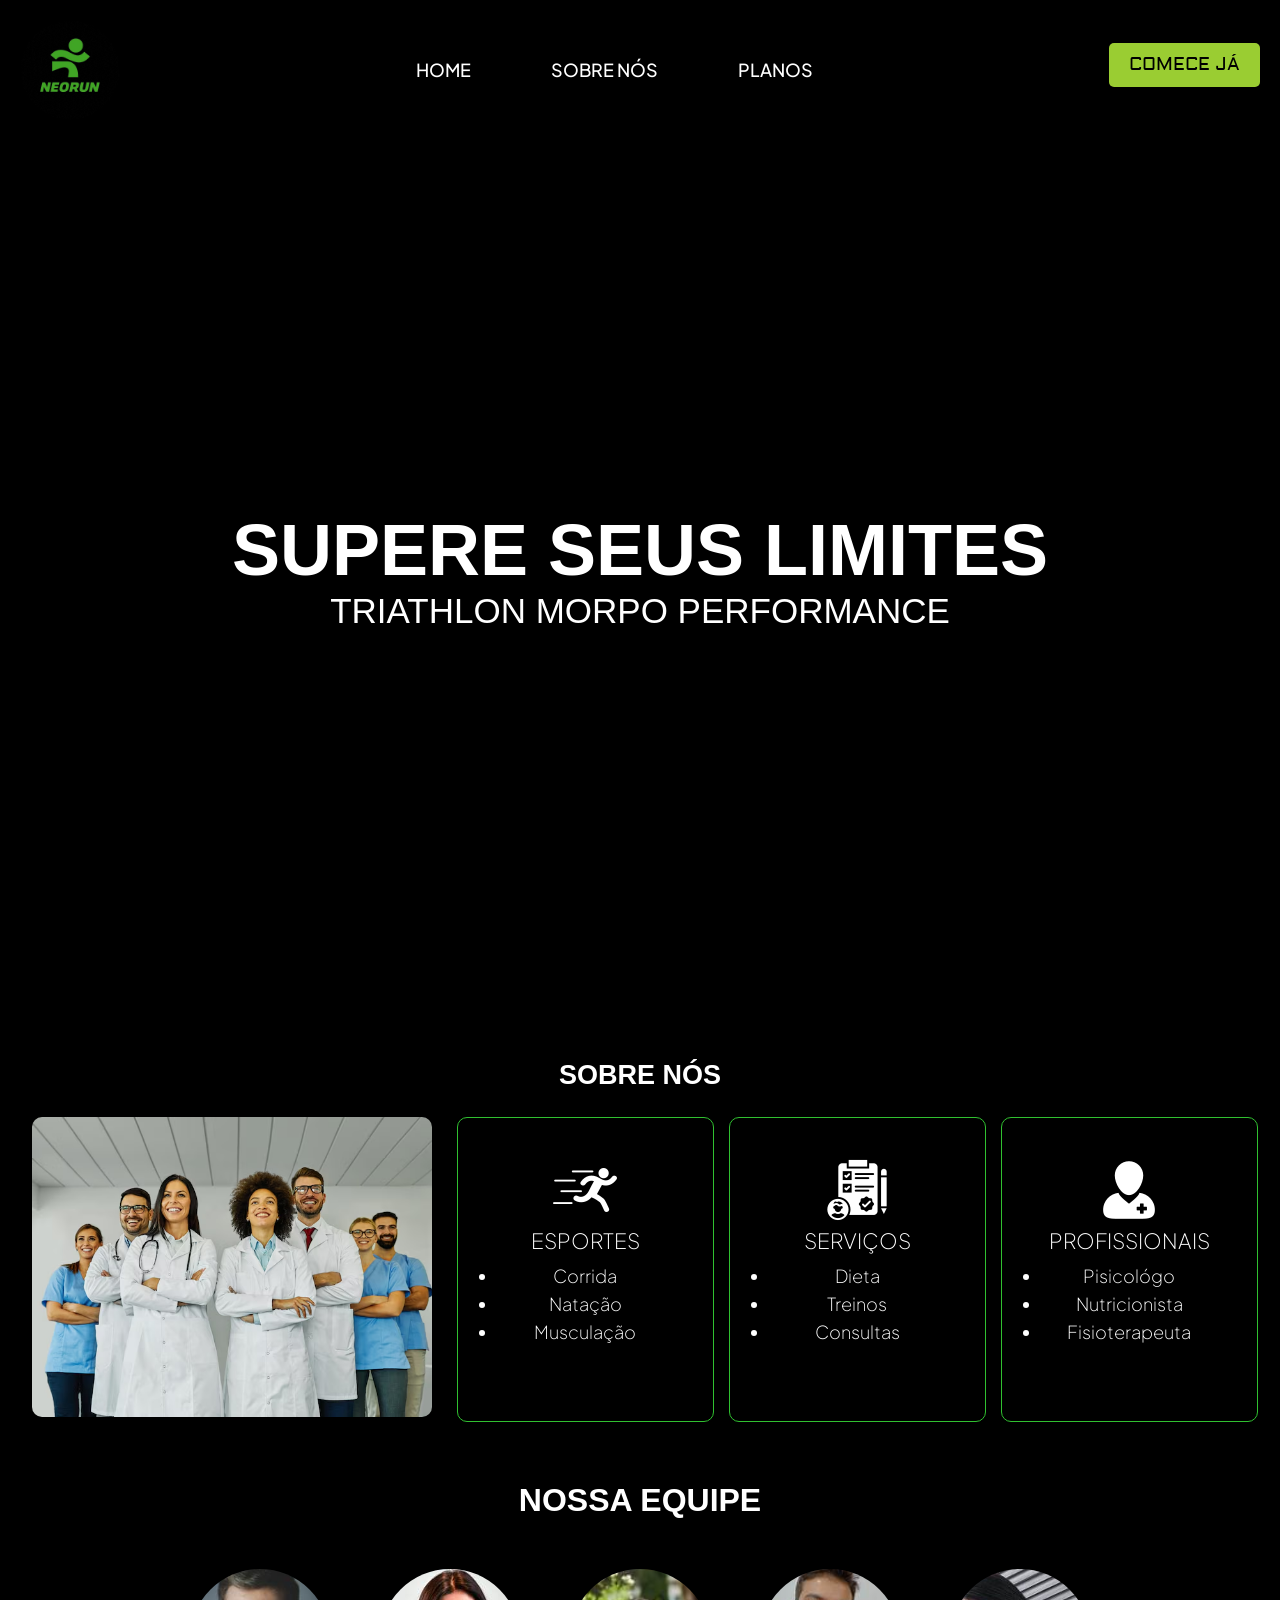
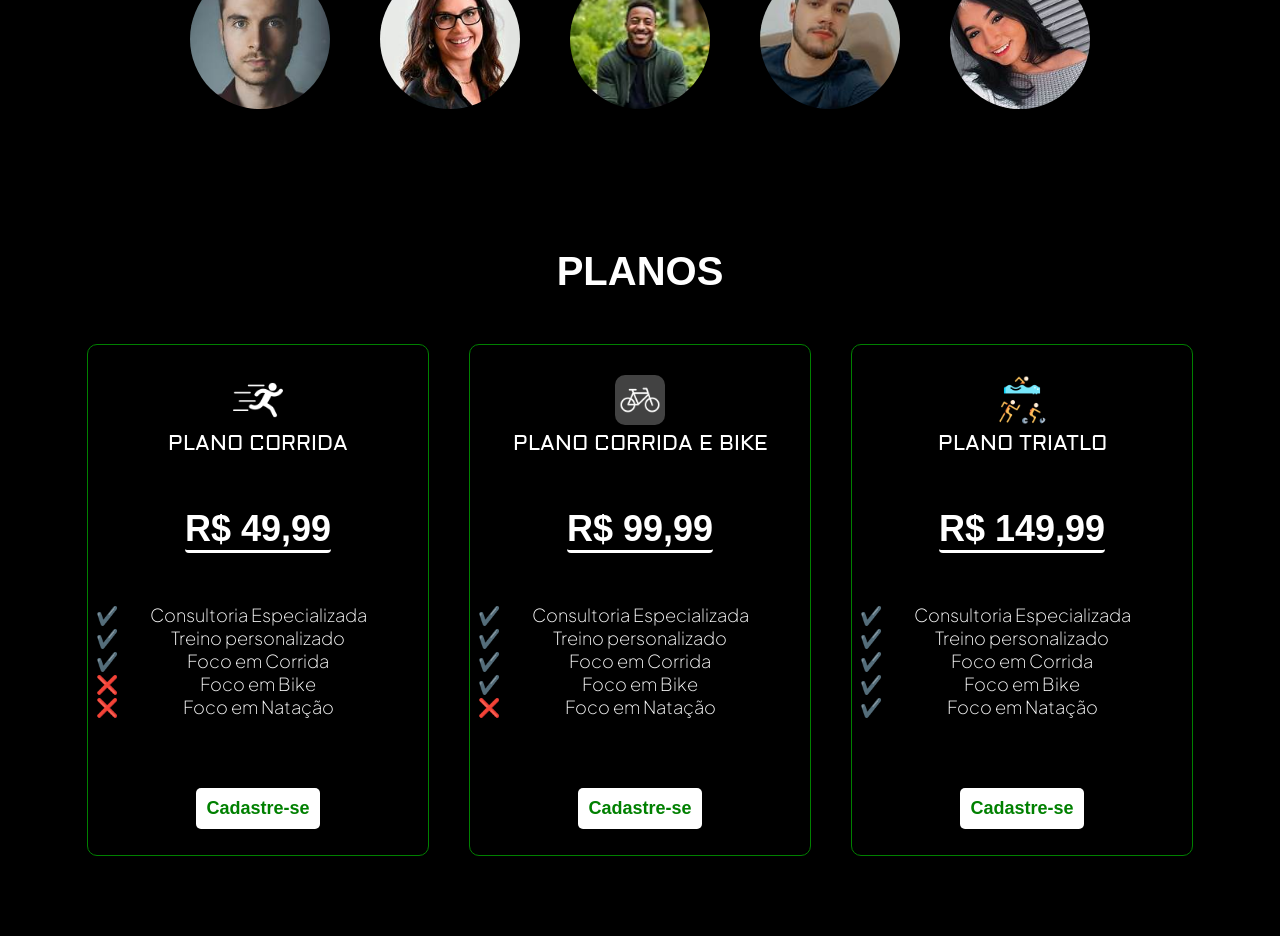
==== index.html @ f00c3096 "Initial commit" ====
<!DOCTYPE html>
<html lang="pt-br">
<head>
    <meta charset="UTF-8">
    <meta name="viewport" content="width=device-width, initial-scale=1.0">
    <link rel="stylesheet" href="css/style.css">
    <link rel="shortcut icon" href="img/favicon.ico" type="image/x-icon">
    <title>NeoRun</title>
</head>
<body>
    <header class="header">
        
        <nav>
            <picture class="logo">
                <img src="img/WhatsApp Image 2026-02-27 at 18.55.58.jpeg" alt="logo neorun">
            </picture>
            
            <ul class="menu">
            <li><a href="#" tabindex="1 ">HOME</a></li>
            <li><a href="#sobrenos" tabindex="1">SOBRE NÓS</a></li>
            <li><a href="#areaplanos"tabindex="2">PLANOS</a></li>    
            </ul>
            <div class="comece">
                <a href="login.html" tabindex="3">COMECE JÁ</a>   
            </div>
        </nav>
        
    </header>

    <main class="main">
        <picture class="image">
            <div class="temaimagem">
                <span class="textomaior"  tabindex="4">
                    SUPERE SEUS LIMITES
                </span>
                <span class="textomenor"  tabindex="5">
                    TRIATHLON MORPO PERFORMANCE
                </span>          
            </div>
        </picture>

        <div class="sobrenos">
            <h2 id="sobrenos"  tabindex="6">SOBRE NÓS</h2>
        </div>
        <section class="sobre">
            <picture class="profissionais">
                <img src="img/foto-equipe.avif" alt="Equipe completa">
            </picture>
            <div>
                <img src="img/silhueta-do-corredor-correndo-rapido.png" alt="Icone correndo">
                <h3 tabindex="7">ESPORTES</h3>
                <ul>
                    <li tabindex="8">Corrida</li>
                    <li tabindex="9">Natação</li>
                    <li tabindex="10">Musculação</li>
                </ul>
            </div>
            
            <div>
                <img src="img/lista-de-controle.png" alt="Icone prancheta">
                <h3 tabindex="11">SERVIÇOS</h3>
                <ul>
                    <li tabindex="12">Dieta</li>
                    <li tabindex="13">Treinos</li>
                    <li tabindex="14">Consultas</li>
                </ul>
            </div>
            <div>
                <img src="img/paciente.png" alt="Icone medico">
                <h3 tabindex="15">PROFISSIONAIS</h3>
                <ul>
                    <li tabindex="16">Pisicológo</li>
                    <li tabindex="17">Nutricionista</li>
                    <li tabindex="18">Fisioterapeuta</li>
                </ul>
            </div>
        </section>
        
        
        <section class="equipe">
            <h2 tabindex="19">NOSSA EQUIPE</h2>
            
            <div class="membros">
                <div>
                    <img src="img/dr.1.jfif" alt="rosto do nutricionista">
                </div>
                <div>
                    <img src="img/dr.2.jfif" alt="rosto da psicóloga">
                </div>
                <div>
                    <img src="img/dr.3.jfif" alt= "rosto do fisioterapeuta">
                </div>
                <div>
                    <img src="img/dr.4.jfif" alt="rosto do educador físico ">
                </div>
                <div>
                    <img src="img/dr.5.jfif" alt="Doutora 5">
                </div>
            </div>
        </section>

        <section class="planos">
            <h2 id="areaplanos" tabindex="20">PLANOS</h2>
            <div class="cards">
                
                <div class="card">
                    <img src="img/silhueta-do-corredor-correndo-rapido.png" alt="Icone correndo">
                    <h3 tabindex="21">PLANO CORRIDA</h3>
                    <div>
                        <h2 tabindex="22">R$ 49,99</h2>
                    </div>
                    
                    <ul>
                        <li class="check" tabindex="23">Consultoria Especializada</li>
                        <li class="check" tabindex="24">Treino personalizado</li>
                        <li class="check" tabindex="25">Foco em Corrida</li>
                        <li class="bloqueio" tabindex="26">Foco em Bike</li>
                        <li class="bloqueio" tabindex="27">Foco em Natação</li>
                    </ul>
                    <a href="cadastro.html " tabindex="28">Cadastre-se</a>
                </div>
                
                <div class="card">
                    <img src="img/chain.png" alt="Icone bicicleta">
                    <h3 tabindex="29">PLANO CORRIDA E BIKE</h3>
                    <div>
                        <h2 tabindex="30">R$ 99,99</h2>
                    </div>
                    <ul>
                        <li class="check" tabindex="31">Consultoria Especializada</li>
                        <li class="check" tabindex="32">Treino personalizado</li>
                        <li class="check" tabindex="33">Foco em Corrida</li>
                        <li class="check" tabindex="34">Foco em Bike</li>
                        <li class="bloqueio" tabindex="35">Foco em Natação</li>
                    </ul>
                    <a href="cadastro.html" tabindex="36">Cadastre-se</a>
                </div>

                <div class="card">
                    <img src="img/triathlon.png" alt="Icone natação, correr e bicicleta">
                    <h3 tabindex="37">PLANO TRIATLO</h3>
                    <div>
                        <h2 tabindex="38">R$ 149,99</h2>
                    </div>
                    <ul>
                        <li class="check" tabindex="39">Consultoria Especializada</li>
                        <li class="check" tabindex="40">Treino personalizado</li>
                        <li class="check" tabindex="41">Foco em Corrida</li>
                        <li class="check" tabindex="42">Foco em Bike</li>
                        <li class="check" tabindex="43">Foco em Natação</li>
                    </ul>
                    <a href="cadastro.html" tabindex="44        ">Cadastre-se</a>
                </div>
            </div>
            
        </section>

    </main>

    <div vw class="enabled">
        <div vw-access-button class="active"></div>
        <div vw-plugin-wrapper>
            <div class="vw-plugin-top-wrapper"></div>
        </div>
  </div>
  <script src="https://vlibras.gov.br/app/vlibras-plugin.js"></script>
  <script>
    new window.VLibras.Widget('https://vlibras.gov.br/app');
  </script>
</body>
</html>
---- css/style.css ----
@charset "UTF-8";
@import url('https://fonts.googleapis.com/css2?family=Aldrich&family=Bebas+Neue&family=Plus+Jakarta+Sans:ital,wght@0,200..800;1,200..800&display=swap');

:root{
    --fonte-padrao: Arial, Helvetica, sans-serif;
    --fonte-destaque: "Plus Jakarta Sans", sans-serif;
    --fonte-destaque2: "Aldrich", sans-serif;
    --fonte-titulo: "Bebas Neue", sans-serif;
    --cor0: green;
    --cor1: rgb(48, 192, 48);
    --cor2: yellowgreen;
}

*{
    margin: 0;
    padding: 0;
    font-family: var(--fonte-padrao);
}

body {
    background-color: black;
    font-size: large;
    font-weight: 100;
}
html{
    scroll-behavior: smooth;
}
header a {
    color: white;
    text-decoration: none;
    border-radius: 5px;
    padding: 10px;
    font-family: var(--fonte-destaque);
    font-weight: 500;
}

header nav {
    display: flex;
    justify-content: space-between;
    padding: 20px 20px 0px 20px ;
    align-items: center;
    flex-wrap: wrap;
    list-style: none;
    
}


.comece a{
    display: flex;
    color: black;
    background-color: var(--cor2);
    margin: 10px 0px 20px  0px;
    padding: 10px 20px;
    text-decoration: none;
    font-family: var(--fonte-destaque2);
    font-weight: 5;
    transition: .5s ease;
}

nav .comece{
    transition: .5s ease;
    
}
.comece a:hover{
    background-color: black;
    color: white;
    border-color: var(--cor2);
}
nav .comece:hover{
    transform: scale(1.1);
}
 
.menu {
    display: flex;
    flex-wrap: wrap;
    gap: 10px;
} 
.menu a{
    transition: .5s ease;
}
.menu a:hover{
    color: var(--cor0);
}
.menu li{
    margin:  0px 25px;
    list-style: none;
}
.menu li{
    transition: .5s ease;
}
.menu li:hover{
    transform: scale(1.2);
}

.logo{
    display: flex;
    height: 100px;
    width: 100px;
}

.logo img{
    border-radius: 100px;
}

main{
    color: white;
}

.image div{
    width: 100%;
    height: 100vh;
    background-image: url("../img/fundoimg.png");
    background-repeat: no-repeat;
    background-size: cover;
    box-shadow: inset 0px 10px 12px 0px rgba(0, 0, 0, 0.404);
    margin-bottom: 40px;
}

.temaimagem {
    display: flex;
    font-weight: 900;
    font-size: 4em;
    justify-content: center;
    align-items: center;
    flex-direction: column;
}

.textomenor{
    font-size: 35px;
    font-weight: 100;
}

.sobrenos{
    display: flex;
    height: 50%;
    justify-content: center;
    margin: 2% 0;
    flex-wrap: wrap;
}

.sobre {
    display: flex;
    height: 50%;
    justify-content: center;
    margin-top: 1% ;
    margin: 0px 4px;
    flex-wrap: wrap;
    gap: 15px;
}

.sobre div{
    width: 175px;
    border-style: solid;
    border: 1px solid;
    border-color: rgb(48, 192, 48);
    border-radius: 10px;
    text-align: center;
    padding: 40px;
    
}

.sobre div h3{

    margin-bottom: 10px;
    font-family: var(--fonte-destaque);
    font-weight: lighter;
    font-style: normal;
}

.sobre div li{
    margin-bottom: 5px;
    color: white;
    font-family: var(--fonte-destaque);
    font-weight: lighter;
    font-style: normal;
    
}

.sobre picture img{
    height: 300px;
    border-radius: 10px;
    margin: 0px 10px;
}

.equipe {
    background-color: black;
    padding: 60px 0;
    text-align: center;
}

.equipe h2 {
    color: white;
    margin-bottom: 50px;
    font-size: 2rem;
}

.membros {
    display: flex;
    justify-content: center;
    gap: 50px;
    flex-wrap: wrap;
}

.membros div {
    width: 140px;
    height: 140px;
    border-radius: 50%;
    overflow: hidden;
    transition: 0.3s;
}

.membros div:hover{
    transform: scale(1.2);
}

.membros img{
    width: 100%;
    height: 100%;
    object-fit: cover;
}

.planos {
    background-color: black;
    padding: 80px 0;
    text-align: center;
}

.planos h2{
    color: white;
    font-size: 2.5rem;
    margin-bottom: 50px;
}

.cards{
    display: flex;
    justify-content: center;
    gap: 40px;
    flex-wrap: wrap;
}

.card{
    color: white;

    background-image: linear-gradient( black 60%, green );
    background-size: 100% 200%;
    background-position: top;
    border: 1px solid green;
    border-radius: 10px;
    padding: 30px;
    width: 280px;
    height: 450px;

    transition: background-position .5s ease-in-out, transform .5s ease;
}

.card:hover{

    background-position: bottom;
    transform: scale(1.1);
}
.card h3{
    margin-bottom: 20px;
    font-family: var(--fonte-destaque2);
    font-weight: lighter;
    font-style: normal;
}
.card h2{
    margin: 0px 0px 40px 0px;
    font-size: 200%;
    border-bottom-style: solid;
    border-bottom-color: white;
    border-radius: 4px;
}

.card div {
    display: flex;
    justify-content: center;
    margin: 50px 0px 10px 0px;
}
ul .bloqueio {
    list-style-type: '\0274C';
    font-family: var(--fonte-destaque);
    font-weight: lighter;
    font-style: normal;
}
ul .check{
    list-style-type: '\02714\0FE0F';
    font-family: var(--fonte-destaque);
    font-weight: lighter;
    font-style: normal;

}
.card img{
    height: 50px;
    border-radius: 10px;
    margin: 0px 10px;
}
.card a{
    display: inline-block;
    color: var(--cor0);
    font-weight: bold;
    text-decoration: none;
    background-color: white;
    padding: 10px;
    border-radius: 5px;
    margin: 25% 0px 0px 0px ;
    transition: .3s ease;
}

.card a:hover{
    transform: scale(1.1);
    box-shadow: 3px 3px 3px 2px rgba(0, 0, 0, 0.493);
    
}
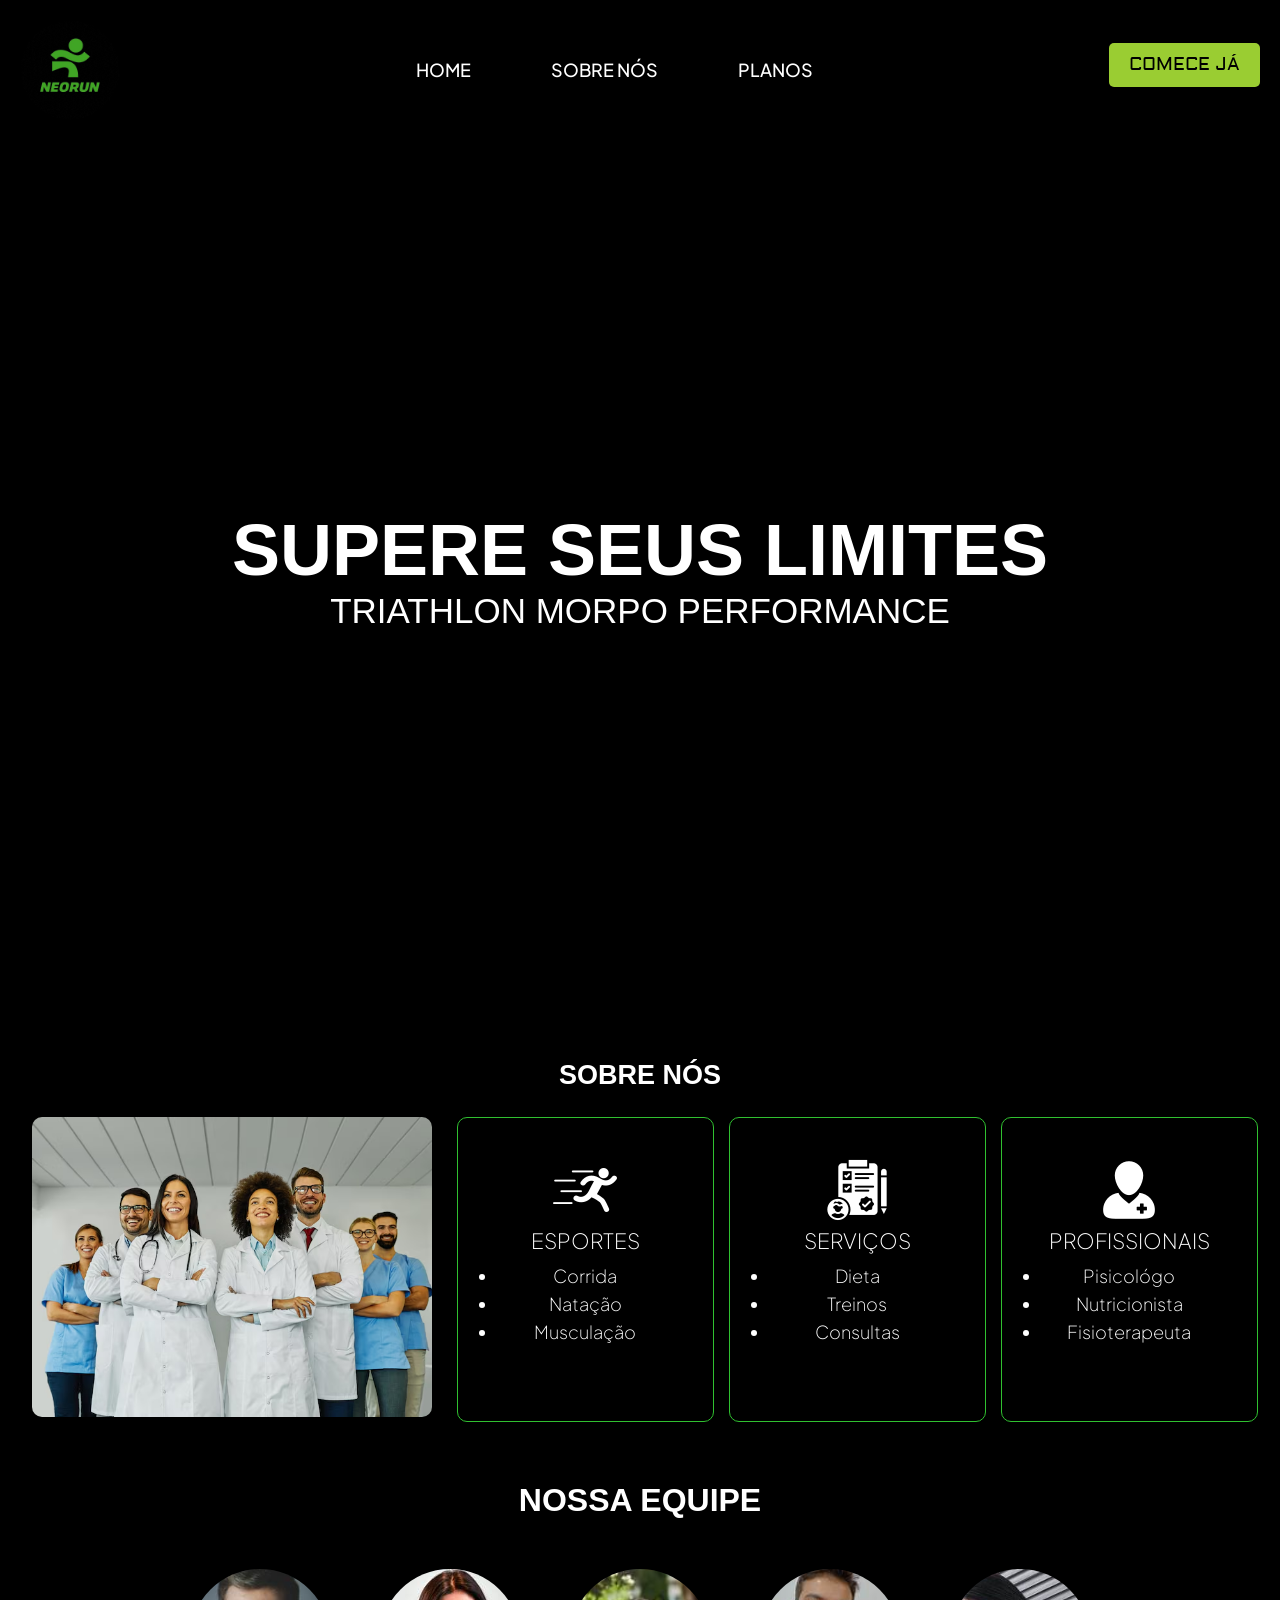
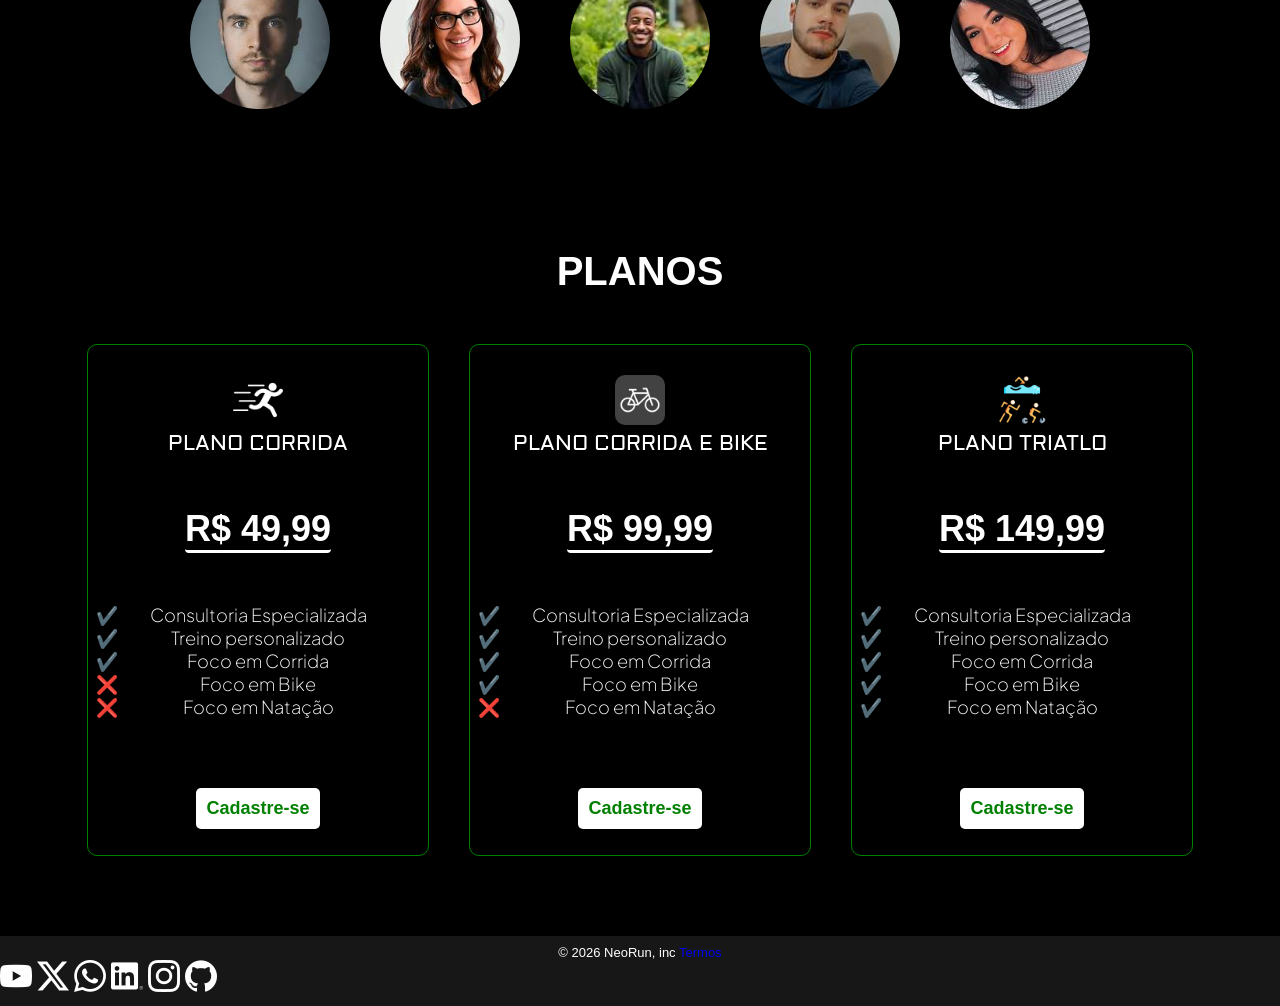
==== commit fe86a4bd: "alts alterados" ====
--- a/index.html
+++ b/index.html
@@ -57,7 +57,7 @@
             </div>
             
             <div>
-                <img src="img/lista-de-controle.png" alt="Icone prancheta">
+                <img src="img/lista-de-controle.png" alt="Icone prancheta, serviços">
                 <h3 tabindex="11">SERVIÇOS</h3>
                 <ul>
                     <li tabindex="12">Dieta</li>
@@ -66,7 +66,7 @@
                 </ul>
             </div>
             <div>
-                <img src="img/paciente.png" alt="Icone medico">
+                <img src="img/paciente.png" alt="Icone profissional">
                 <h3 tabindex="15">PROFISSIONAIS</h3>
                 <ul>
                     <li tabindex="16">Pisicológo</li>
@@ -94,7 +94,7 @@
                     <img src="img/dr.4.jfif" alt="rosto do educador físico ">
                 </div>
                 <div>
-                    <img src="img/dr.5.jfif" alt="Doutora 5">
+                    <img src="img/dr.5.jfif" alt="rosto da fisioterapeuta">
                 </div>
             </div>
         </section>
@@ -149,7 +149,7 @@
                         <li class="check" tabindex="42">Foco em Bike</li>
                         <li class="check" tabindex="43">Foco em Natação</li>
                     </ul>
-                    <a href="cadastro.html" tabindex="44        ">Cadastre-se</a>
+                    <a href="cadastro.html" tabindex="44">Cadastre-se</a>
                 </div>
             </div>
             
@@ -157,7 +157,29 @@
 
     </main>
 
-    <div vw class="enabled">
+    
+
+<footer>
+    <div class="foot-text">
+        © 2026 NeoRun, inc  <a href="#">Termos</a>
+    </div>
+    <div class="foot-social">
+        <a href=""><img src="img/iconeYoutube.png" alt="Rede social youtube"></a>
+        <a href=""><img src="img/twitter-alt.png" alt="Rede social X"></a>
+        <a href=""><img src="img/whatsapp.png" alt="Rede social whatsapp"></a>
+        <a href=""><img src="img/linkedin.png" alt="Rede social linkedin"></a>
+        <a href=""><img src="img/instagram.png" alt="Rede social instagram"></a>
+        <a href=""><img src="img/github.png" alt="Rede social github"></a>
+    </div>
+</footer>
+
+
+
+
+
+
+
+<div vw class="enabled">
         <div vw-access-button class="active"></div>
         <div vw-plugin-wrapper>
             <div class="vw-plugin-top-wrapper"></div>
--- a/css/style.css
+++ b/css/style.css
@@ -9,18 +9,22 @@
     --cor0: green;
     --cor1: rgb(48, 192, 48);
     --cor2: yellowgreen;
+    --pretoclaro:#24202060;
+    --pretoescuro: #171717; 
 }
 
 *{
     margin: 0;
     padding: 0;
     font-family: var(--fonte-padrao);
+    text-decoration: none;
 }
 
 body {
     background-color: black;
     font-size: large;
     font-weight: 100;
+    
 }
 html{
     scroll-behavior: smooth;
@@ -313,4 +317,19 @@
     
 }
 
-
+footer{
+    display: flex;
+    justify-content: center;
+    flex-direction: column;
+    height: 70px;
+    background-color: var(--pretoescuro);
+}
+.foot-text{
+    text-align: center;
+    color: white;
+    font-size: small;
+}
+
+.rede-social a{
+    color: white;
+}
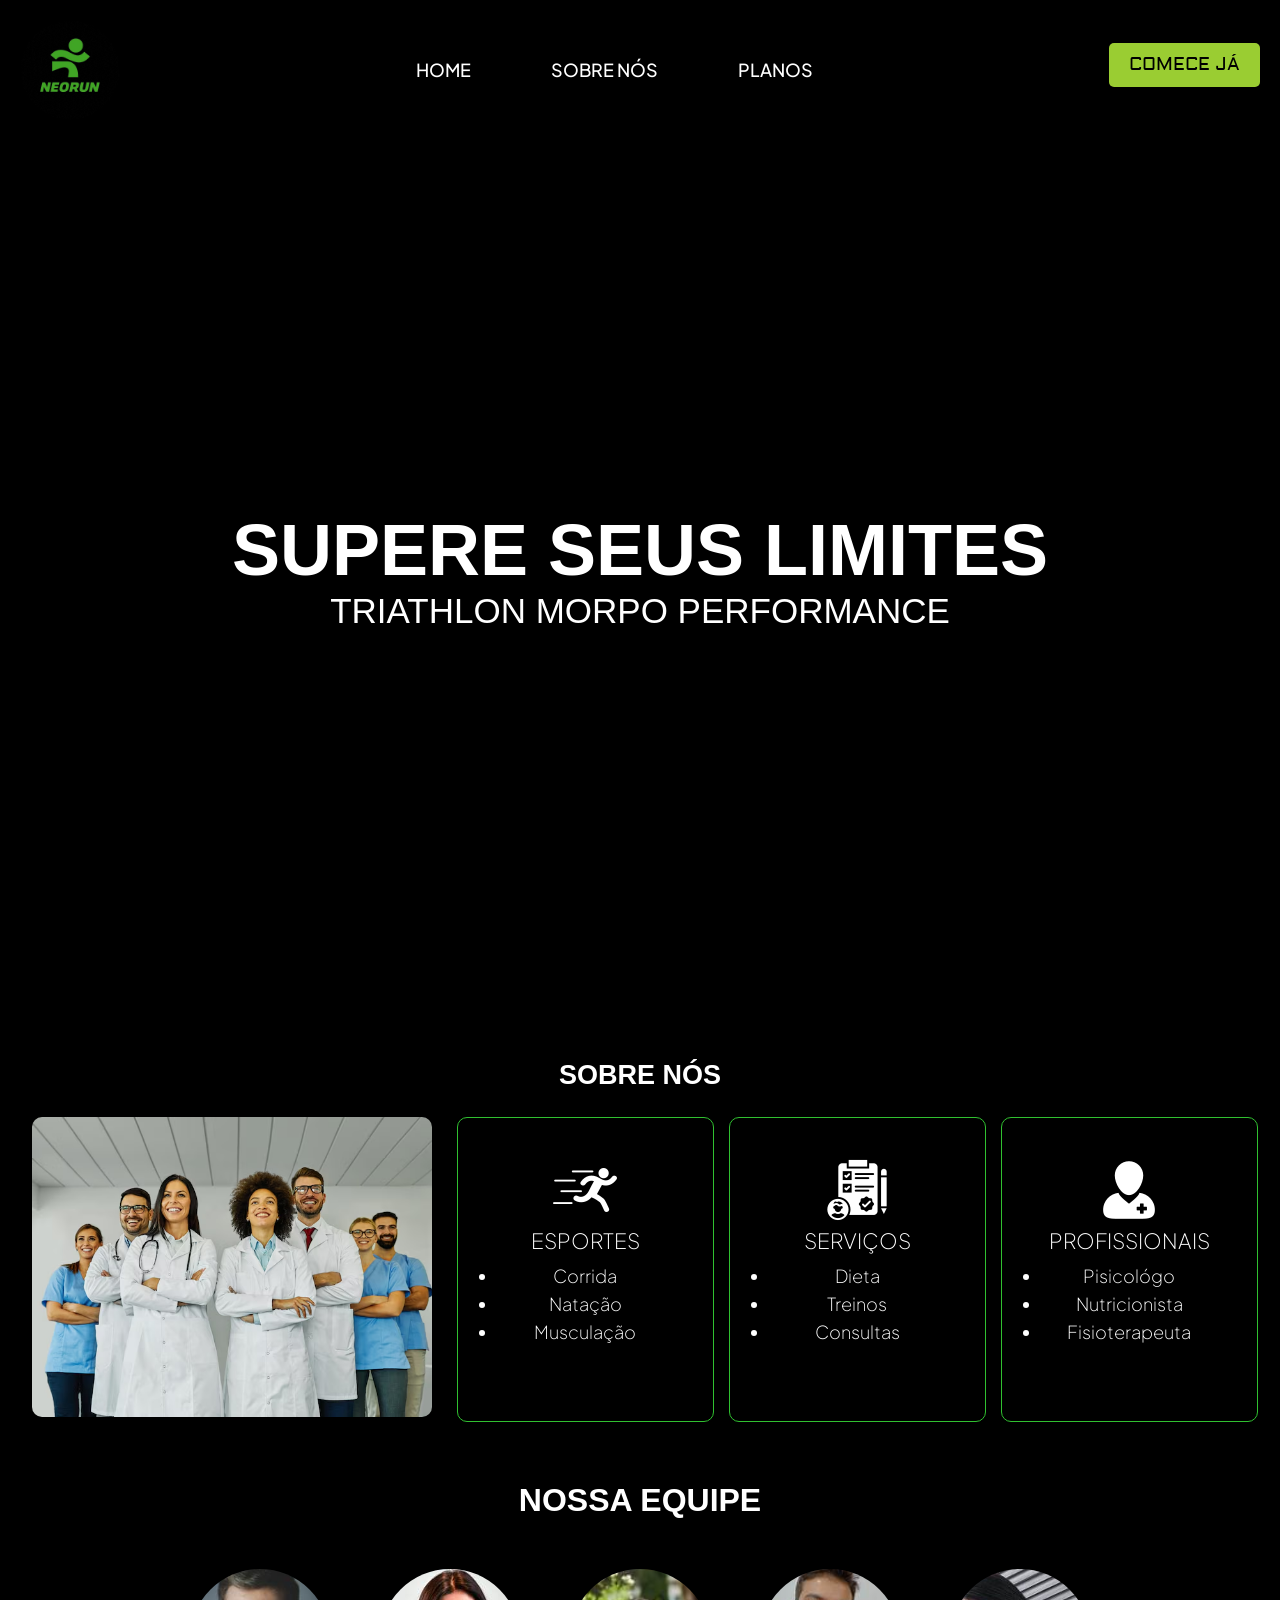
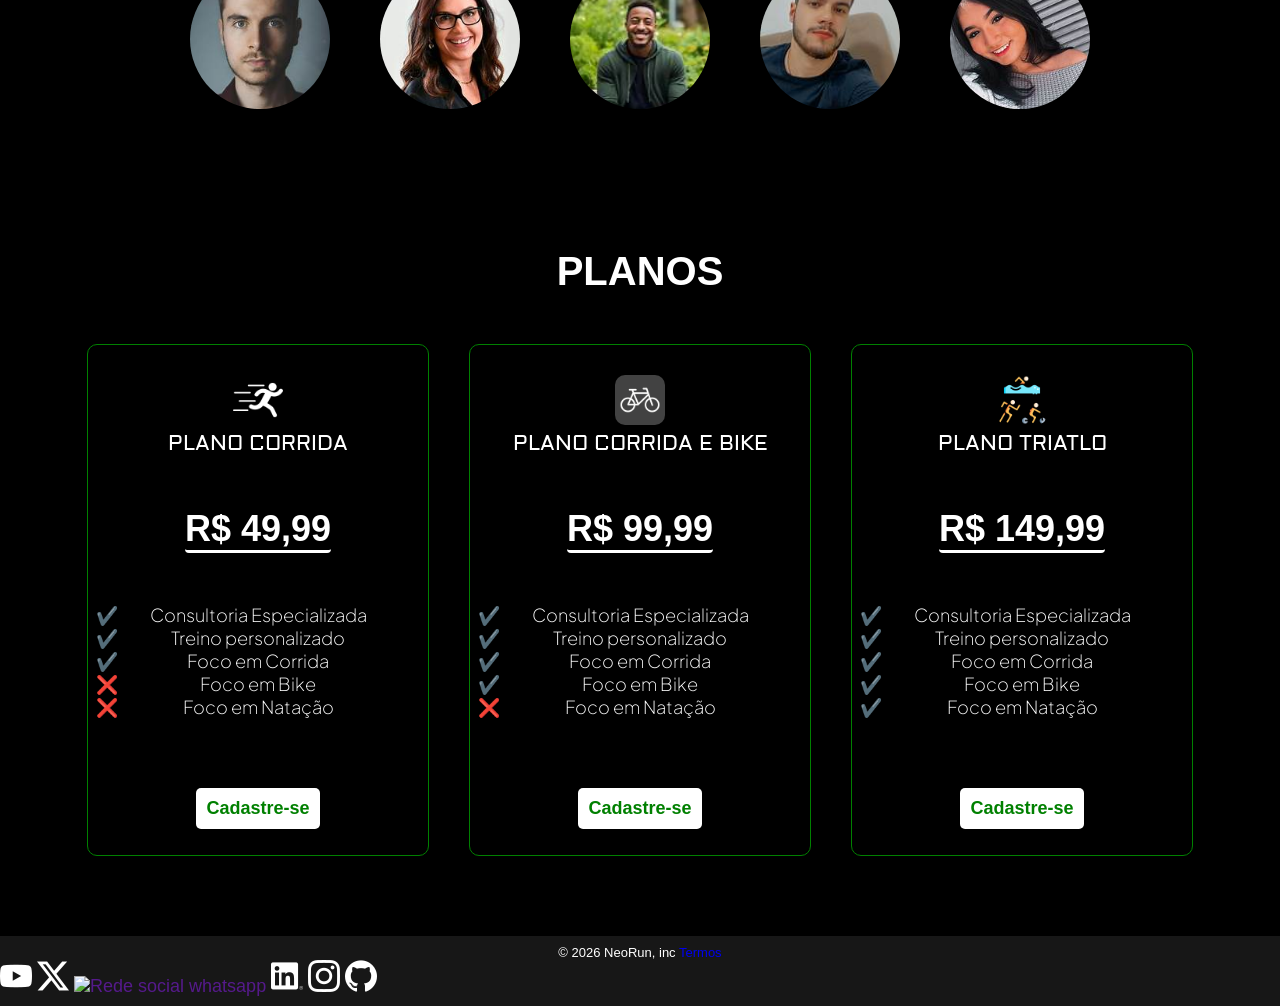
==== commit 71f57470: "footer" ====
--- a/index.html
+++ b/index.html
@@ -166,7 +166,7 @@
     <div class="foot-social">
         <a href=""><img src="img/iconeYoutube.png" alt="Rede social youtube"></a>
         <a href=""><img src="img/twitter-alt.png" alt="Rede social X"></a>
-        <a href=""><img src="img/whatsapp.png" alt="Rede social whatsapp"></a>
+        <a href=""><img src="img/.png" alt="Rede social whatsapp"></a>
         <a href=""><img src="img/linkedin.png" alt="Rede social linkedin"></a>
         <a href=""><img src="img/instagram.png" alt="Rede social instagram"></a>
         <a href=""><img src="img/github.png" alt="Rede social github"></a>
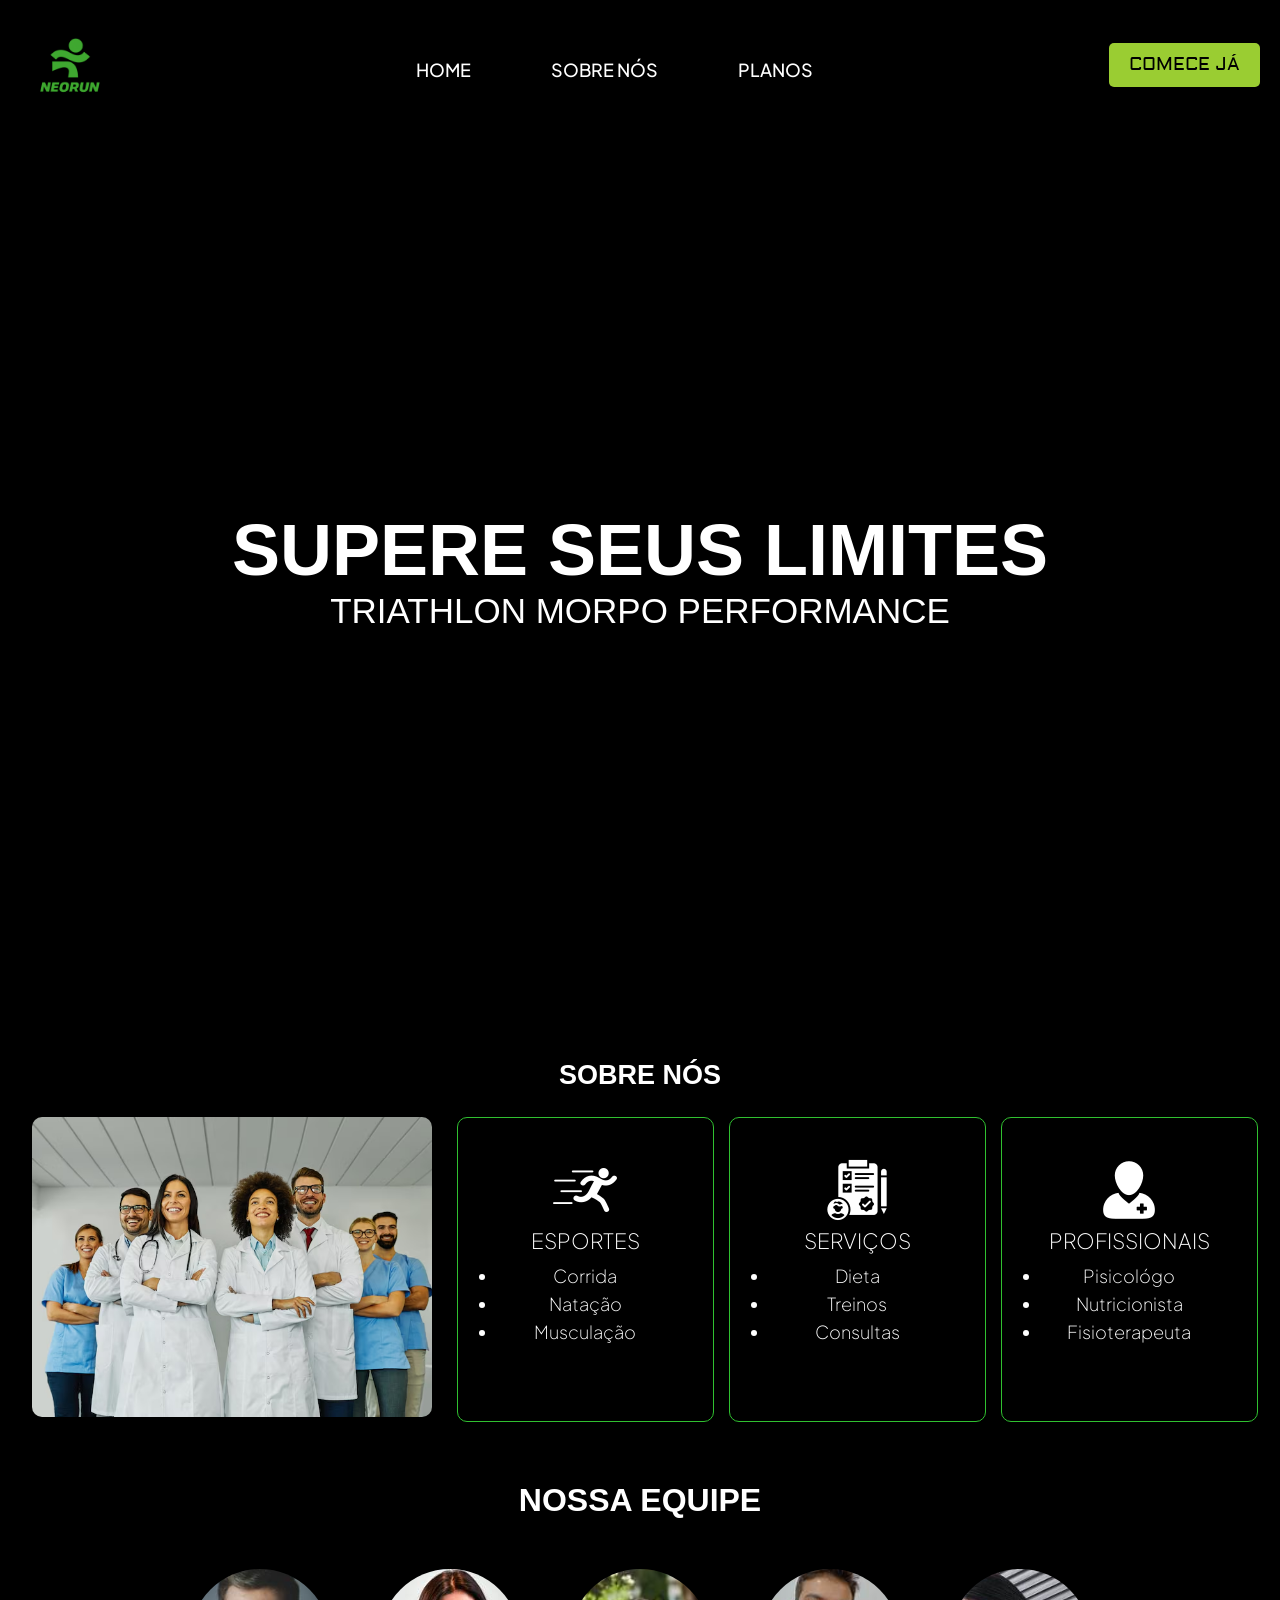
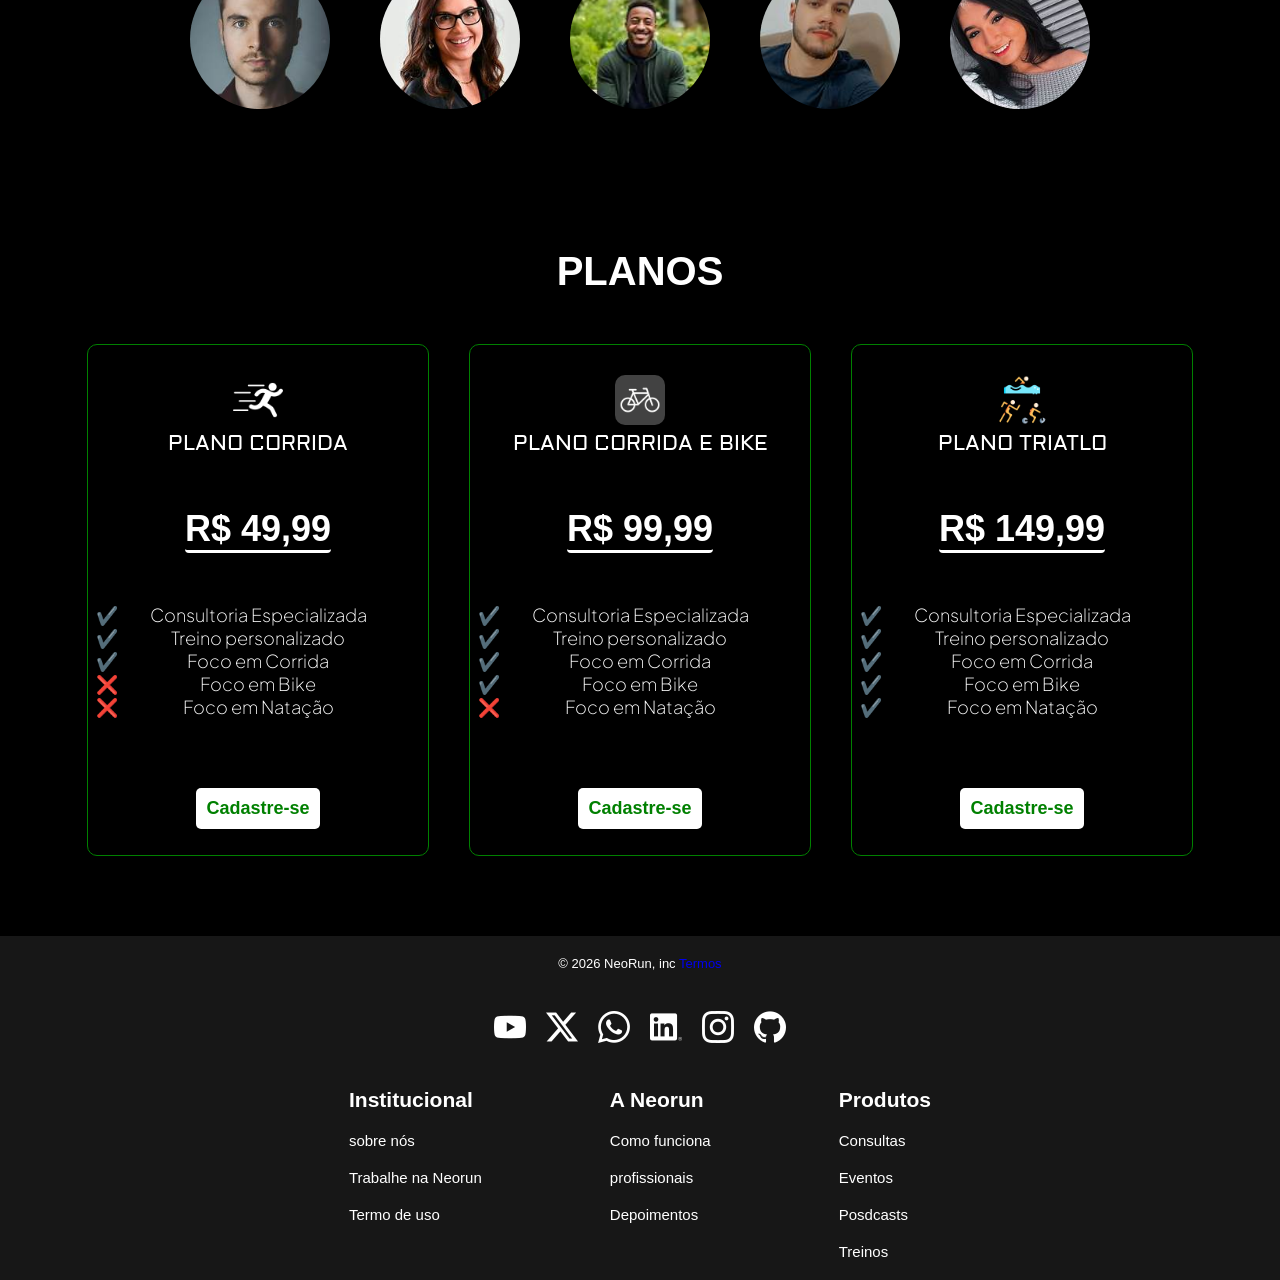
==== commit e25d6e12: "alterando imagens" ====
--- a/index.html
+++ b/index.html
@@ -12,7 +12,7 @@
         
         <nav>
             <picture class="logo">
-                <img src="img/WhatsApp Image 2026-02-27 at 18.55.58.jpeg" alt="logo neorun">
+                <img src="img/logo-neorun.png" alt="logo neorun">
             </picture>
             
             <ul class="menu">
@@ -166,10 +166,32 @@
     <div class="foot-social">
         <a href=""><img src="img/iconeYoutube.png" alt="Rede social youtube"></a>
         <a href=""><img src="img/twitter-alt.png" alt="Rede social X"></a>
-        <a href=""><img src="img/.png" alt="Rede social whatsapp"></a>
+        <a href=""><img src="img/whatsapp.png" alt="Rede social whatsapp"></a>
         <a href=""><img src="img/linkedin.png" alt="Rede social linkedin"></a>
         <a href=""><img src="img/instagram.png" alt="Rede social instagram"></a>
         <a href=""><img src="img/github.png" alt="Rede social github"></a>
+    </div>
+
+    <div class="foot-geral">
+        <div class="institucional">
+            <h3>Institucional</h3>
+            <a href="">sobre nós</a>
+            <a href="">Trabalhe na Neorun</a>
+            <a href="">Termo de uso</a>
+        </div>
+        <div class="neorun">
+            <h3>A Neorun</h3>
+            <a href="">Como funciona</a>
+            <a href="">profissionais</a>
+            <a href="">Depoimentos</a>
+        </div>
+        <div class="produto">
+            <h3>Produtos</h3>
+            <a href="">Consultas</a>
+            <a href="">Eventos</a>
+            <a href="">Posdcasts</a>
+            <a href="">Treinos</a>
+        </div>
     </div>
 </footer>
 
--- a/css/style.css
+++ b/css/style.css
@@ -321,15 +321,38 @@
     display: flex;
     justify-content: center;
     flex-direction: column;
-    height: 70px;
+    gap: 40px;
+    height: 100%;
     background-color: var(--pretoescuro);
+    padding-bottom: 20px;
 }
 .foot-text{
     text-align: center;
     color: white;
     font-size: small;
-}
-
-.rede-social a{
-    color: white;
+    margin-top: 20px;
+}
+
+.foot-social {
+    display: flex;
+    justify-content: center;
+    gap: 20px;
+    width: 100%;
+}
+.foot-geral{
+    display: flex;
+    justify-content: center;
+    gap: 10%;
+    color: white;
+    
+}
+.foot-geral > div{
+    display: flex;
+    flex-direction: column;
+}
+
+.foot-geral a{
+    color: white;
+    font-size: smaller;
+    margin-top: 20px;
 }
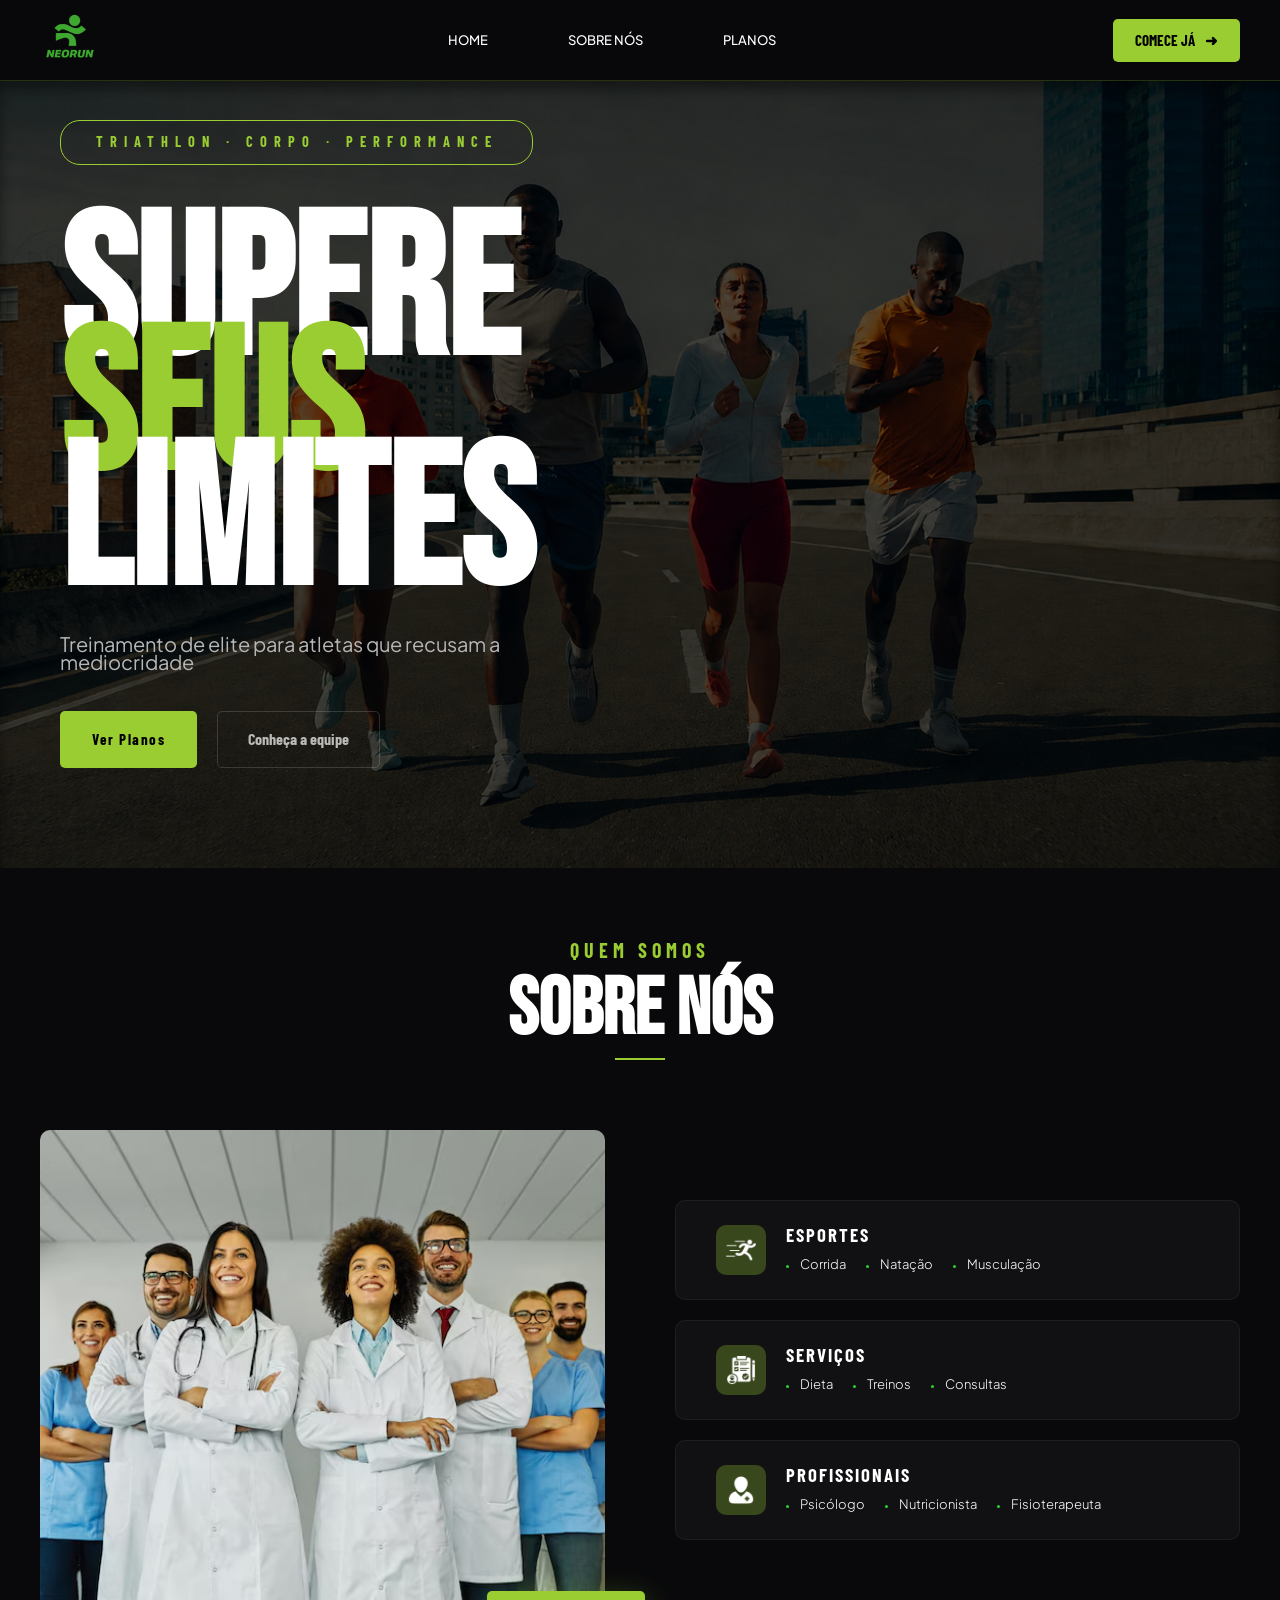
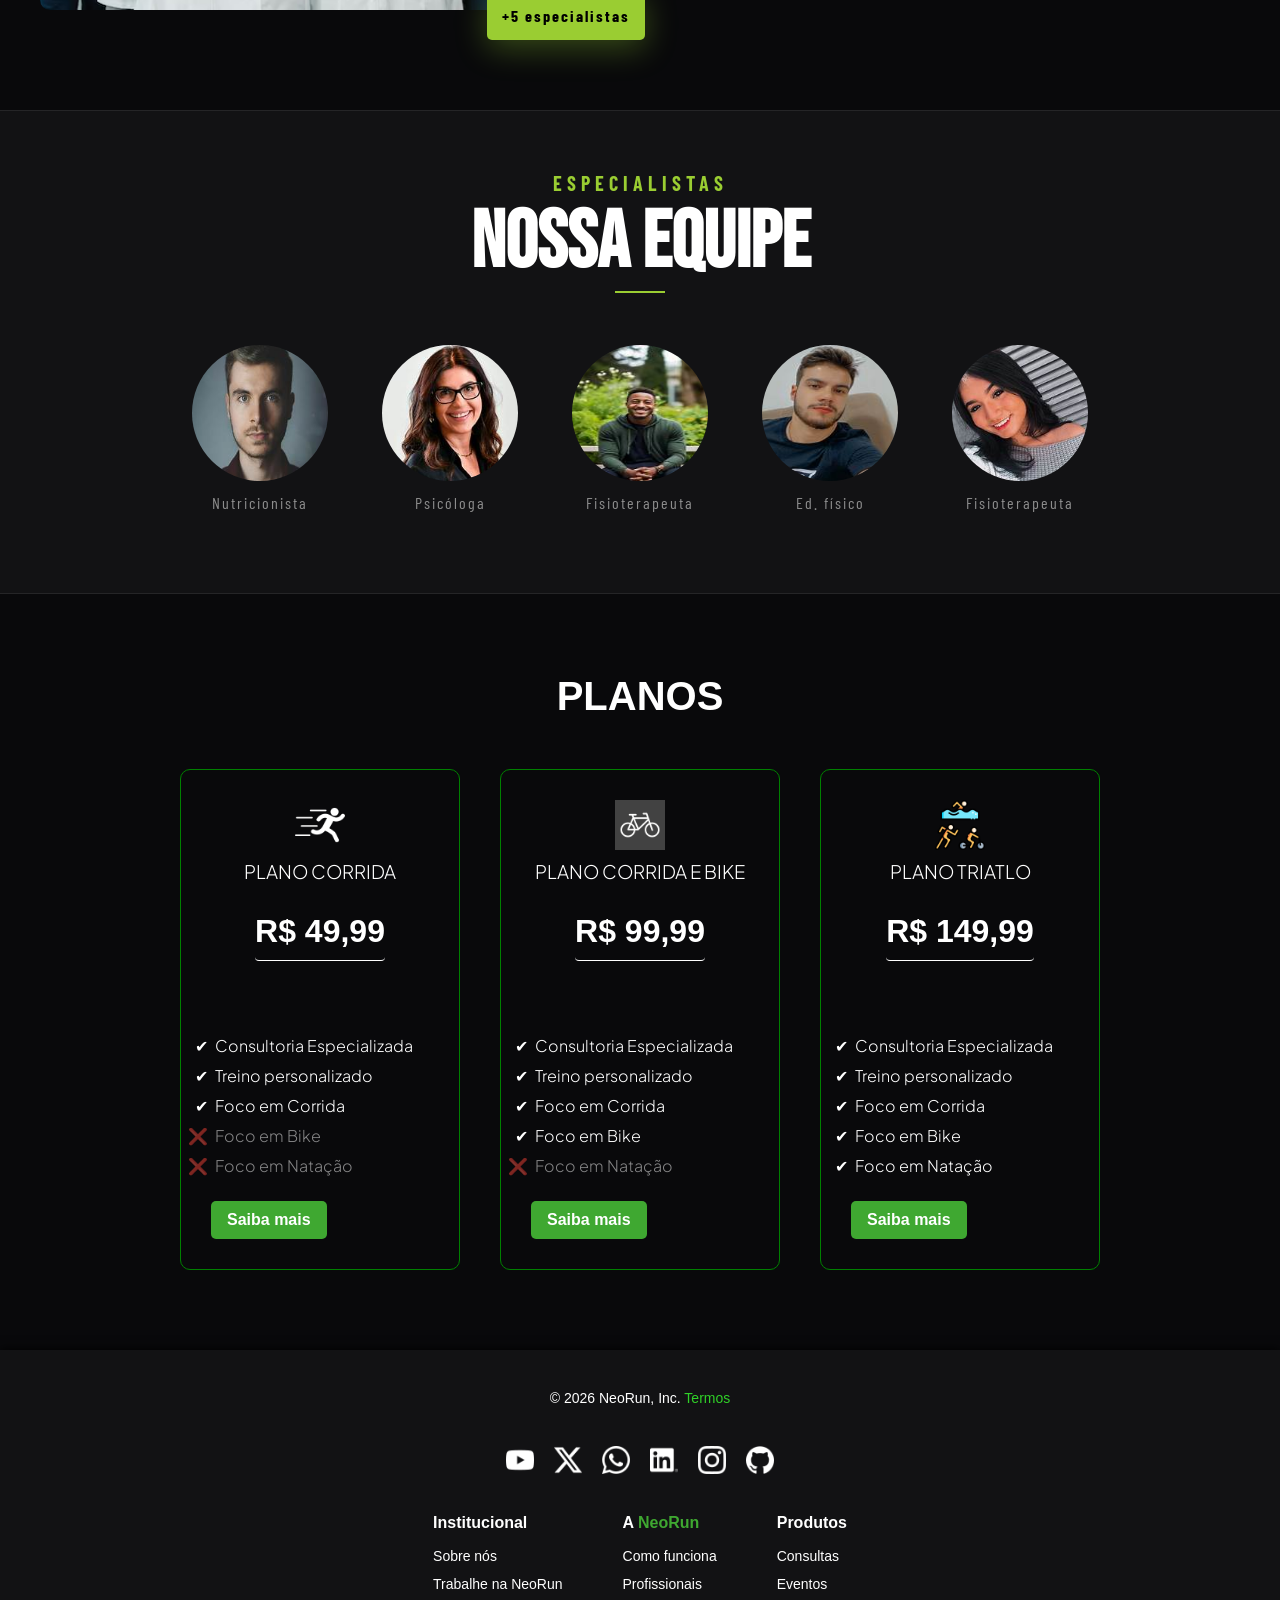
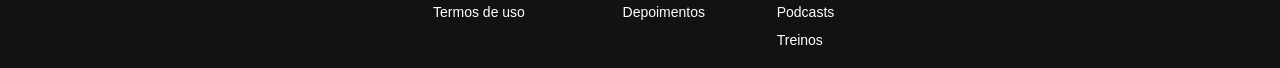
==== commit 37952155: "Initial commit" ====
--- a/index.html
+++ b/index.html
@@ -1,5 +1,6 @@
 <!DOCTYPE html>
 <html lang="pt-br">
+
 <head>
     <meta charset="UTF-8">
     <meta name="viewport" content="width=device-width, initial-scale=1.0">
@@ -7,209 +8,258 @@
     <link rel="shortcut icon" href="img/favicon.ico" type="image/x-icon">
     <title>NeoRun</title>
 </head>
+
 <body>
+
+    <!-- ── CABEÇALHO ─────────────────────────────────── -->
+    
     <header class="header">
         
-        <nav>
+        <nav class="nav">
             <picture class="logo">
-                <img src="img/logo-neorun.png" alt="logo neorun">
+                <div class="fundo"></div>
+                <img src="img/logo-neorun.png" alt="Logo NeoRun">
+            </picture>
+
+            <ul class="menu">
+                <li><a href="#" tabindex="1">HOME</a></li>
+                <li><a href="#sobrenos" tabindex="2">SOBRE NÓS</a></li>
+                <li><a href="#areaplanos" tabindex="3">PLANOS</a></li>
+            </ul>
+
+            <div class="comece">
+                <a href="login.html" tabindex="4">
+                    COMECE JÁ 
+                    <span class="seta">➜</span>
+                </a>
+                
+            </div>
+            
+        </nav>
+    </header>
+
+    <main>
+
+        <!-- ── HERO ──────────────────────────────────── -->
+        <div class="fundo"></div>
+            <section class="hero" >
+                
+                <div class="hero-conteudo">
+                    <span class="textomenor" tabindex="6">TRIATHLON · CORPO · PERFORMANCE</span>
+                    <span class="textomaior" tabindex="5">
+                    <div class="linha">SUPERE</div>
+                    <div class="linha-verde">SEUS</div>
+                    <div class="linha">LIMITES</div>  
+                    </span>
+                    <span class="slogan">
+                        Treinamento de elite para atletas que recusam a <br>mediocridade
+                    </span>
+                    <div class="link-plano-equipe">
+                        <a href="#areaplanos" class="link-plano">Ver Planos</a>
+                        <a href="" class="link-equipe">Conheça a equipe</a>
+                    </div>
+                </div>
+                
+            </section>
+      
+        
+
+        <!-- ── SOBRE NÓS ─────────────────────────────── -->
+        <section class="sobrenos" id="sobrenos" aria-labelledby="titulo-sobrenos">
+            <div class="titulos">
+                <h3>QUEM SOMOS</h3>
+                <h2 id="titulo-sobrenos" tabindex="7">SOBRE NÓS</h2>
+                <hr>
+            </div>
+        </section>
+
+        <section class="sobre">
+            <picture class="profissionais">
+                
+                <img src="img/foto-equipe.avif" alt="Foto da equipe completa">
+                <div class="destaque-equipe">
+                    +5 especialistas
+                </div>
             </picture>
             
-            <ul class="menu">
-            <li><a href="#" tabindex="1 ">HOME</a></li>
-            <li><a href="#sobrenos" tabindex="1">SOBRE NÓS</a></li>
-            <li><a href="#areaplanos"tabindex="2">PLANOS</a></li>    
-            </ul>
-            <div class="comece">
-                <a href="login.html" tabindex="3">COMECE JÁ</a>   
-            </div>
-        </nav>
-        
-    </header>
-
-    <main class="main">
-        <picture class="image">
-            <div class="temaimagem">
-                <span class="textomaior"  tabindex="4">
-                    SUPERE SEUS LIMITES
-                </span>
-                <span class="textomenor"  tabindex="5">
-                    TRIATHLON MORPO PERFORMANCE
-                </span>          
-            </div>
-        </picture>
-
-        <div class="sobrenos">
-            <h2 id="sobrenos"  tabindex="6">SOBRE NÓS</h2>
-        </div>
-        <section class="sobre">
-            <picture class="profissionais">
-                <img src="img/foto-equipe.avif" alt="Equipe completa">
-            </picture>
-            <div>
-                <img src="img/silhueta-do-corredor-correndo-rapido.png" alt="Icone correndo">
-                <h3 tabindex="7">ESPORTES</h3>
-                <ul>
-                    <li tabindex="8">Corrida</li>
-                    <li tabindex="9">Natação</li>
-                    <li tabindex="10">Musculação</li>
-                </ul>
-            </div>
-            
-            <div>
-                <img src="img/lista-de-controle.png" alt="Icone prancheta, serviços">
-                <h3 tabindex="11">SERVIÇOS</h3>
-                <ul>
-                    <li tabindex="12">Dieta</li>
-                    <li tabindex="13">Treinos</li>
-                    <li tabindex="14">Consultas</li>
-                </ul>
-            </div>
-            <div>
-                <img src="img/paciente.png" alt="Icone profissional">
-                <h3 tabindex="15">PROFISSIONAIS</h3>
-                <ul>
-                    <li tabindex="16">Pisicológo</li>
-                    <li tabindex="17">Nutricionista</li>
-                    <li tabindex="18">Fisioterapeuta</li>
-                </ul>
-            </div>
-        </section>
-        
-        
-        <section class="equipe">
-            <h2 tabindex="19">NOSSA EQUIPE</h2>
-            
+            <div class="areas">
+                <div class="area-card">
+                    <img src="img/silhueta-do-corredor-correndo-rapido.png" alt="">
+                    <div class="informacoes-area">
+                        <h3 tabindex="8">ESPORTES</h3>
+                        <ul>
+                            <li tabindex="9"> Corrida</li>
+                            <li tabindex="10">Natação</li>
+                            <li tabindex="11">Musculação</li>
+                        </ul>
+                    </div>
+                </div>
+                <div class="area-card">
+                    <img src="img/lista-de-controle.png" alt="">
+                    <div class="informacoes-area">
+                        <h3 tabindex="12">SERVIÇOS</h3>
+                        <ul>
+                            <li tabindex="13"> Dieta</li>
+                            <li tabindex="14">Treinos </li>
+                            <li tabindex="15">Consultas</li>
+                        </ul>
+                    </div>
+                </div>
+                <div class="area-card">
+                    <img src="img/paciente.png" alt="">
+                    <div class="informacoes-area">
+                        <h3 tabindex="16">PROFISSIONAIS</h3>
+                        <ul>
+                            <li tabindex="17"> Psicólogo </li>
+                            <li tabindex="18">Nutricionista </li>
+                            <li tabindex="19">Fisioterapeuta</li>
+                        </ul>
+                    </div>
+                    
+                </div>
+            </div>
+        </section>
+
+        <!-- ── EQUIPE ─────────────────────────────────── -->
+        <section class="equipe" aria-labelledby="titulo-equipe">
+            <div class="titulos">
+                <h3>ESPECIALISTAS</h3>
+                <h2 tabindex="20">NOSSA EQUIPE</h2>
+                <hr>
+            </div>
             <div class="membros">
                 <div>
-                    <img src="img/dr.1.jfif" alt="rosto do nutricionista">
-                </div>
-                <div>
-                    <img src="img/dr.2.jfif" alt="rosto da psicóloga">
-                </div>
-                <div>
-                    <img src="img/dr.3.jfif" alt= "rosto do fisioterapeuta">
-                </div>
-                <div>
-                    <img src="img/dr.4.jfif" alt="rosto do educador físico ">
-                </div>
-                <div>
-                    <img src="img/dr.5.jfif" alt="rosto da fisioterapeuta">
-                </div>
-            </div>
-        </section>
-
-        <section class="planos">
-            <h2 id="areaplanos" tabindex="20">PLANOS</h2>
+                    <img src="img/dr.1.jfif" alt="Nutricionista">
+                    <p class="profissao">Nutricionista</p>
+                </div>
+                <div>
+                    <img src="img/dr.2.jfif" alt="Psicóloga">
+                    <p class="profissao">Psicóloga</p>
+                </div>
+                <div>
+                    <img src="img/dr.3.jfif" alt="Fisioterapeuta">
+                    <p class="profissao">Fisioterapeuta</p>
+                </div>
+                <div>
+                    <img src="img/dr.4.jfif" alt="Educador físico">
+                    <p class="profissao">Ed. físico</p>
+                </div>
+                <div>
+                    <img src="img/dr.5.jfif" alt="Fisioterapeuta">
+                    <p class="profissao">Fisioterapeuta</p>
+                </div>
+            </div>
+        </section>
+
+        <!-- ── PLANOS ─────────────────────────────────── -->
+        <section class="planos" id="areaplanos" aria-labelledby="titulo-planos">
+            <h2 id="titulo-planos" tabindex="21">PLANOS</h2>
+
             <div class="cards">
-                
-                <div class="card">
-                    <img src="img/silhueta-do-corredor-correndo-rapido.png" alt="Icone correndo">
-                    <h3 tabindex="21">PLANO CORRIDA</h3>
-                    <div>
-                        <h2 tabindex="22">R$ 49,99</h2>
-                    </div>
-                    
+
+                <article class="card" tabindex="22">
+                    <img src="img/silhueta-do-corredor-correndo-rapido.png" alt="Ícone de corrida">
+                    <h3>PLANO CORRIDA</h3>
+                    <div class="card-preco">
+                        <h2>R$ 49,99</h2>
+                    </div>
                     <ul>
-                        <li class="check" tabindex="23">Consultoria Especializada</li>
-                        <li class="check" tabindex="24">Treino personalizado</li>
-                        <li class="check" tabindex="25">Foco em Corrida</li>
-                        <li class="bloqueio" tabindex="26">Foco em Bike</li>
-                        <li class="bloqueio" tabindex="27">Foco em Natação</li>
+                        <li class="check">Consultoria Especializada</li>
+                        <li class="check">Treino personalizado</li>
+                        <li class="check">Foco em Corrida</li>
+                        <li class="bloqueio">Foco em Bike</li>
+                        <li class="bloqueio">Foco em Natação</li>
                     </ul>
-                    <a href="cadastro.html " tabindex="28">Cadastre-se</a>
-                </div>
-                
-                <div class="card">
-                    <img src="img/chain.png" alt="Icone bicicleta">
-                    <h3 tabindex="29">PLANO CORRIDA E BIKE</h3>
-                    <div>
-                        <h2 tabindex="30">R$ 99,99</h2>
+                    <a href="cadastro.html" tabindex="23">Saiba mais</a>
+                </article>
+
+                <article class="card" tabindex="24">
+                    <img src="img/chain.png" alt="Ícone de bicicleta">
+                    <h3>PLANO CORRIDA E BIKE</h3>
+                    <div class="card-preco">
+                        <h2>R$ 99,99</h2>
                     </div>
                     <ul>
-                        <li class="check" tabindex="31">Consultoria Especializada</li>
-                        <li class="check" tabindex="32">Treino personalizado</li>
-                        <li class="check" tabindex="33">Foco em Corrida</li>
-                        <li class="check" tabindex="34">Foco em Bike</li>
-                        <li class="bloqueio" tabindex="35">Foco em Natação</li>
+                        <li class="check">Consultoria Especializada</li>
+                        <li class="check">Treino personalizado</li>
+                        <li class="check">Foco em Corrida</li>
+                        <li class="check">Foco em Bike</li>
+                        <li class="bloqueio">Foco em Natação</li>
                     </ul>
-                    <a href="cadastro.html" tabindex="36">Cadastre-se</a>
-                </div>
-
-                <div class="card">
-                    <img src="img/triathlon.png" alt="Icone natação, correr e bicicleta">
-                    <h3 tabindex="37">PLANO TRIATLO</h3>
-                    <div>
-                        <h2 tabindex="38">R$ 149,99</h2>
+                    <a href="cadastro.html" tabindex="25">Saiba mais</a>
+                </article>
+
+                <article class="card" tabindex="26">
+                    <img src="img/triathlon.png" alt="Ícone de natação, corrida e bicicleta">
+                    <h3>PLANO TRIATLO</h3>
+                    <div class="card-preco">
+                        <h2>R$ 149,99</h2>
                     </div>
                     <ul>
-                        <li class="check" tabindex="39">Consultoria Especializada</li>
-                        <li class="check" tabindex="40">Treino personalizado</li>
-                        <li class="check" tabindex="41">Foco em Corrida</li>
-                        <li class="check" tabindex="42">Foco em Bike</li>
-                        <li class="check" tabindex="43">Foco em Natação</li>
+                        <li class="check">Consultoria Especializada</li>
+                        <li class="check">Treino personalizado</li>
+                        <li class="check">Foco em Corrida</li>
+                        <li class="check">Foco em Bike</li>
+                        <li class="check">Foco em Natação</li>
                     </ul>
-                    <a href="cadastro.html" tabindex="44">Cadastre-se</a>
-                </div>
-            </div>
-            
+                    <a href="cadastro.html" tabindex="27">Saiba mais</a>
+                </article>
+
+            </div>
         </section>
 
     </main>
 
-    
-
-<footer>
-    <div class="foot-text">
-        © 2026 NeoRun, inc  <a href="#">Termos</a>
-    </div>
-    <div class="foot-social">
-        <a href=""><img src="img/iconeYoutube.png" alt="Rede social youtube"></a>
-        <a href=""><img src="img/twitter-alt.png" alt="Rede social X"></a>
-        <a href=""><img src="img/whatsapp.png" alt="Rede social whatsapp"></a>
-        <a href=""><img src="img/linkedin.png" alt="Rede social linkedin"></a>
-        <a href=""><img src="img/instagram.png" alt="Rede social instagram"></a>
-        <a href=""><img src="img/github.png" alt="Rede social github"></a>
-    </div>
-
-    <div class="foot-geral">
-        <div class="institucional">
-            <h3>Institucional</h3>
-            <a href="">sobre nós</a>
-            <a href="">Trabalhe na Neorun</a>
-            <a href="">Termo de uso</a>
-        </div>
-        <div class="neorun">
-            <h3>A Neorun</h3>
-            <a href="">Como funciona</a>
-            <a href="">profissionais</a>
-            <a href="">Depoimentos</a>
-        </div>
-        <div class="produto">
-            <h3>Produtos</h3>
-            <a href="">Consultas</a>
-            <a href="">Eventos</a>
-            <a href="">Posdcasts</a>
-            <a href="">Treinos</a>
-        </div>
-    </div>
-</footer>
-
-
-
-
-
-
-
-<div vw class="enabled">
+    <!-- ── RODAPÉ ──────────────────────────────────────── -->
+    <footer>
+        <div class="foot-text">
+            © 2026 NeoRun, Inc. <a href="#">Termos</a>
+        </div>
+
+        <div class="foot-social">
+            <a href="" aria-label="YouTube"><img src="img/iconeYoutube.png" alt="YouTube"></a>
+            <a href="" aria-label="X (Twitter)"><img src="img/twitter-alt.png" alt="X"></a>
+            <a href="" aria-label="WhatsApp"><img src="img/whatsapp.png" alt="WhatsApp"></a>
+            <a href="" aria-label="LinkedIn"><img src="img/linkedin.png" alt="LinkedIn"></a>
+            <a href="" aria-label="Instagram"><img src="img/instagram.png" alt="Instagram"></a>
+            <a href="" aria-label="GitHub"><img src="img/github.png" alt="GitHub"></a>
+        </div>
+
+        <div class="foot-geral">
+            <div class="institucional">
+                <h3>Institucional</h3>
+                <a href="">Sobre nós</a>
+                <a href="">Trabalhe na NeoRun</a>
+                <a href="">Termos de uso</a>
+            </div>
+            <div class="neorun">
+                <h3>A <span>NeoRun</span></h3>
+                <a href="">Como funciona</a>
+                <a href="">Profissionais</a>
+                <a href="">Depoimentos</a>
+            </div>
+            <div class="produto">
+                <h3>Produtos</h3>
+                <a href="">Consultas</a>
+                <a href="">Eventos</a>
+                <a href="">Podcasts</a>
+                <a href="">Treinos</a>
+            </div>
+        </div>
+    </footer>
+
+    <!-- ── ACESSIBILIDADE VLibras ──────────────────────── -->
+    <div vw class="enabled">
         <div vw-access-button class="active"></div>
         <div vw-plugin-wrapper>
             <div class="vw-plugin-top-wrapper"></div>
         </div>
-  </div>
-  <script src="https://vlibras.gov.br/app/vlibras-plugin.js"></script>
-  <script>
-    new window.VLibras.Widget('https://vlibras.gov.br/app');
-  </script>
+    </div>
+    <script src="https://vlibras.gov.br/app/vlibras-plugin.js"></script>
+    <script>
+        new window.VLibras.Widget('https://vlibras.gov.br/app');
+    </script>
+
 </body>
-</html>+
+</html>
--- a/css/style.css
+++ b/css/style.css
@@ -1,358 +1,636 @@
 @charset "UTF-8";
-@import url('https://fonts.googleapis.com/css2?family=Aldrich&family=Bebas+Neue&family=Plus+Jakarta+Sans:ital,wght@0,200..800;1,200..800&display=swap');
-
-:root{
-    --fonte-padrao: Arial, Helvetica, sans-serif;
-    --fonte-destaque: "Plus Jakarta Sans", sans-serif;
-    --fonte-destaque2: "Aldrich", sans-serif;
-    --fonte-titulo: "Bebas Neue", sans-serif;
-    --cor0: green;
-    --cor1: rgb(48, 192, 48);
-    --cor2: yellowgreen;
-    --pretoclaro:#24202060;
-    --pretoescuro: #171717; 
-}
-
-*{
+@import url('https://fonts.googleapis.com/css2?family=Barlow+Condensed:ital,wght@0,100;0,200;0,300;0,400;0,500;0,600;0,700;0,800;0,900;1,100;1,200;1,300;1,400;1,500;1,600;1,700;1,800;1,900&family=Bebas+Neue&family=Plus+Jakarta+Sans:ital,wght@0,200..800;1,200..800&display=swap');
+
+/* ─────────────────────────────────────────────────────
+   VARIÁVEIS
+───────────────────────────────────────────────────── */
+:root {
+    --fonte-padrao:    Arial, Helvetica, sans-serif;
+    --fonte-plus:  "Plus Jakarta Sans", sans-serif;
+    --fonte-condesed: "Barlow Condensed", sans-serif;
+    --fonte-bebas: "Bebas Neue",sans-serif;
+    --verde-destaque:   yellowgreen;
+    --verde-secundario: #30d128;
+    --verde-primario:   #3fa831;
+
+    --preto-claro:  rgba(32, 33, 36, 0.376);
+    --preto-escuro: #09090b;
+}
+
+/* ─────────────────────────────────────────────────────
+   RESET
+───────────────────────────────────────────────────── */
+* {
     margin: 0;
     padding: 0;
+    box-sizing: border-box;
+}
+
+/* text-decoration e font-family não pertencem ao reset global —
+   devem ser declarados nos seletores específicos */
+
+html {
+    scroll-behavior: smooth;
     font-family: var(--fonte-padrao);
+    font-size: 16px;
+}
+
+body {
+    background-color: var(--preto-escuro);
+    color: white;
+    font-size: 1rem;
+    font-weight: 300;
+}
+
+img {
+    display: block;
+    max-width: 100%;
+}
+
+a {
     text-decoration: none;
 }
 
-body {
-    background-color: black;
-    font-size: large;
-    font-weight: 100;
-    
-}
-html{
-    scroll-behavior: smooth;
-}
-header a {
-    color: white;
-    text-decoration: none;
-    border-radius: 5px;
-    padding: 10px;
-    font-family: var(--fonte-destaque);
-    font-weight: 500;
-}
-
-header nav {
+ul {
+    list-style: none;
+}
+
+/* ─────────────────────────────────────────────────────
+   CABEÇALHO / NAV
+───────────────────────────────────────────────────── */
+
+.header {
+    background-color: #09090bab;
+    backdrop-filter: blur(16px);
+    width: 100%;
+    position: fixed;
+    z-index: 1;
+    border-bottom: rgb(39, 51, 14) solid 1px;
+}
+
+
+.nav {
     display: flex;
     justify-content: space-between;
-    padding: 20px 20px 0px 20px ;
     align-items: center;
     flex-wrap: wrap;
-    list-style: none;
-    
-}
-
-
-.comece a{
-    display: flex;
-    color: black;
-    background-color: var(--cor2);
-    margin: 10px 0px 20px  0px;
-    padding: 10px 20px;
-    text-decoration: none;
-    font-family: var(--fonte-destaque2);
-    font-weight: 5;
-    transition: .5s ease;
-}
-
-nav .comece{
-    transition: .5s ease;
-    
-}
-.comece a:hover{
-    background-color: black;
-    color: white;
-    border-color: var(--cor2);
-}
-nav .comece:hover{
-    transform: scale(1.1);
-}
- 
+    height: 100%;
+}
+
+/* Logo */
+.logo {
+    display: flex;
+    height: 80px;
+}
+
+.logo img {
+    border-radius: 50%;
+    width: 100%;
+    height: 100%;
+    margin-left: 30px;
+}
+
+/* Menu */
 .menu {
     display: flex;
     flex-wrap: wrap;
     gap: 10px;
-} 
-.menu a{
-    transition: .5s ease;
-}
-.menu a:hover{
-    color: var(--cor0);
-}
-.menu li{
-    margin:  0px 25px;
+}
+
+.menu li {
     list-style: none;
-}
-.menu li{
-    transition: .5s ease;
-}
-.menu li:hover{
+    margin: 0 25px;
+    transition: transform 0.5s ease;
+}
+
+.menu li:hover {
     transform: scale(1.2);
 }
 
-.logo{
-    display: flex;
-    height: 100px;
-    width: 100px;
-}
-
-.logo img{
-    border-radius: 100px;
-}
-
-main{
+.menu a {
     color: white;
-}
-
-.image div{
+    font-family: var(--fonte-plus);
+    font-weight: 500;
+    font-size: small;
+    padding: 10px;
+    border-radius: 5px;
+    transition: color 0.5s ease;
+}
+
+.menu a:hover {
+    color: var(--verde-secundario);
+    
+}
+
+/* Botão "Comece Já" */
+
+
+.comece a {
+    display: inline-flex;
+    align-items: center;
+    color: black;
+    background-color: var(--verde-destaque);
+    font-family: var(--fonte-condesed);
+    font-size: 15px;
+    font-weight: bold; /* era "5" — valor inválido, corrigido para 400 */
+    padding: 10px 20px;
+    margin-right: 40px;
+    border-radius: 5px;
+    border: 2px solid transparent;
+    transition: background-color 0.5s ease, color 0.5s ease, border-color 0.5s ease;
+}
+
+.comece a:hover {
+    background-color: transparent;
+    color: var(--verde-destaque);
+    border: var(--verde-destaque) solid 2px;
+}
+
+.comece a .seta{
+    margin-left: 10px;
+    font-size: 15px;
+
+    transition: transform 0.35s;
+}
+.comece a:hover .seta{
+    transform: translateX(5px);
+}
+/* ─────────────────────────────────────────────────────
+   HERO
+───────────────────────────────────────────────────── */
+.fundo{
+    background-color: #09090b;
+    height: 80px;
+    
+}
+.hero {
     width: 100%;
-    height: 100vh;
+    height: 150%;
     background-image: url("../img/fundoimg.png");
     background-repeat: no-repeat;
     background-size: cover;
-    box-shadow: inset 0px 10px 12px 0px rgba(0, 0, 0, 0.404);
+    background-position: center;
+    box-shadow: inset 0 10px 12px rgba(0, 0, 0, 0.4);
     margin-bottom: 40px;
-}
-
-.temaimagem {
-    display: flex;
-    font-weight: 900;
-    font-size: 4em;
+    padding-left: 10px;
+    /* garante que o conteúdo interno seja centralizado */
+    display: flex;
+    align-items: start;
+    flex-direction: column;
+    justify-content: end;
+}
+
+.hero-conteudo{
+    display: flex;
+    flex-direction: column;
+    margin-left: 50px;
+    line-height: 0.9;
+}
+.textomenor {
+    font-family: var(--fonte-condesed);
+    font-size: 0.9rem;
+    font-weight: bold;
+    padding: 15px;
+    margin: 40px 0px;
+    color: var(--verde-destaque);
+    border:  var(--verde-destaque) solid 1px;
+    border-radius: 20px;
+    
+    letter-spacing: 7px;
+    text-align: center
+}
+.textomaior {
+    display: flex;
+    flex-direction: column;
+    justify-content: start;
+    color: white;
+    width: 100%;
+    font-family: var(--fonte-bebas);
+    font-weight:bold;
+    font-size: 200px;
+    
+}
+.linha-verde{
+    color: var(--verde-destaque);
+    line-height: 50px;
+}
+
+
+
+.slogan{
+    color: rgb(182, 182, 182);
+    font-family: var(--fonte-plus);
+    font-size: 20px;
+    font-weight: normal;
+    margin: 20px 0px;
+}
+.link-plano-equipe{
+    display: flex;
+    gap: 20px;
+    flex-wrap: wrap;
+    margin: 20px 0px 100px 0px;
+}
+
+.link-plano{
+    background-color: var(--verde-destaque);
+    color: black;
+    font-weight: bold;
+    font-family: var(--fonte-condesed);
+    font-size: 15px;
+    letter-spacing: 0.1em;
+    border-radius: 5px;
+    padding: 20px 30px;
+    border: transparent solid 2px;
+    transition: 0.35s linear;
+
+}
+.link-plano:hover{
+    background-color: transparent;
+    color: var(--verde-destaque);
+    border: var(--verde-destaque) solid 2px;
+}
+.link-equipe{
+    color:  rgba(255,255,255,0.7);
+    padding: 20px 30px;
+    font-family: var(--fonte-condesed);
+    font-weight: bold;
+    
+    border-radius: 5px;
+    border:rgba(255,255,255,0.15) solid 1px;
+    transition: 0.35s linear;
+}
+.link-equipe:hover{
+    border: var(--verde-destaque) solid 1px;
+    color: var(--verde-destaque);
+}
+/* ─────────────────────────────────────────────────────
+   SOBRE NÓS — título
+───────────────────────────────────────────────────── */
+.sobrenos {
+    display: flex;
+    flex-direction: column;
     justify-content: center;
     align-items: center;
-    flex-direction: column;
-}
-
-.textomenor{
-    font-size: 35px;
-    font-weight: 100;
-}
-
-.sobrenos{
-    display: flex;
-    height: 50%;
+    padding: 30px 20px 20px;
+    scroll-margin-top: 20px; /* compensa possível header fixo no futuro */
+}
+.titulos{
+    display: flex;
+    flex-direction: column;
+    align-items: center;
     justify-content: center;
-    margin: 2% 0;
-    flex-wrap: wrap;
-}
-
+}
+.titulos h3{
+    font-family: var(--fonte-condesed);
+    color: var(--verde-destaque);
+    font-size: 20px;
+    font-weight: bold;
+    letter-spacing: 5px;
+}
+.titulos h2 {
+    font-size: 5rem;
+    font-family: var(--fonte-bebas);
+}
+
+.titulos hr{
+    width: 50px;
+    border: var(--verde-destaque) solid 1px;
+    margin-bottom: 50px;
+}
+/* ─────────────────────────────────────────────────────
+   SOBRE NÓS — cards de área
+───────────────────────────────────────────────────── */
 .sobre {
     display: flex;
-    height: 50%;
-    justify-content: center;
-    margin-top: 1% ;
-    margin: 0px 4px;
-    flex-wrap: wrap;
-    gap: 15px;
-}
-
-.sobre div{
-    width: 175px;
-    border-style: solid;
-    border: 1px solid;
-    border-color: rgb(48, 192, 48);
+    align-items: center;
+    justify-content: space-between;
+    width: 1200px;
+    margin: auto;
+    gap: 70px;
+}
+
+.areas{
+    display: flex;
+    flex-direction: column;
+    gap: 20px;
+    align-items: center;
+    width: 50%;
+}
+/* Card de área (esportes / serviços / profissionais) */
+.sobre .area-card {
+    display: flex;
+    align-items: center;
+    gap: 20px;
+    background-color: var(--preto-claro);
+    width: 100%;
+    height: 100px;
+    padding: 40px;
+    border: 1px solid rgba(255, 255, 255, 0.055);
     border-radius: 10px;
     text-align: center;
-    padding: 40px;
-    
-}
-
-.sobre div h3{
-
+    
+}
+
+.sobre  .area-card img {
+    background-color: rgba(153, 205, 50, 0.288);
+    padding: 10px;
+    height: 50px;
+    border-radius: 10px;
+}
+
+.sobre  .area-card h3 {
     margin-bottom: 10px;
-    font-family: var(--fonte-destaque);
-    font-weight: lighter;
-    font-style: normal;
-}
-
-.sobre div li{
+    font-family: var(--fonte-condesed);
+    font-weight: bold;
+    text-align: start;
+    letter-spacing: 2px;
+}
+.area-card ul{
+    display: flex;
+    gap:20px;
+    list-style: inside;
+
+}
+.sobre .area-card li {
     margin-bottom: 5px;
-    color: white;
-    font-family: var(--fonte-destaque);
-    font-weight: lighter;
-    font-style: normal;
-    
-}
-
-.sobre picture img{
-    height: 300px;
+    font-family: var(--fonte-plus);
+    font-weight: 300;
+    font-size: 13px;
+
+}
+.area-card li::marker{
+    font-size: 10px;
+    color: #30d128;
+    
+}
+
+/* Foto da equipe na seção "sobre" */
+.profissionais{
+    position: relative;
+    display: flex;
+    align-items: end;
+    justify-content: end;
+    width: 50%;
+}
+.profissionais img {
+    height: 480px;
     border-radius: 10px;
-    margin: 0px 10px;
-}
-
+    object-fit: cover;
+}
+
+.destaque-equipe{
+    position: absolute;
+    bottom: -30px;
+    right: -40px;
+    background-color: var(--verde-destaque);
+    color: black;
+    font-family: var(--fonte-condesed);
+    font-weight: bold;
+    font-size: medium;
+    border-radius: 5px;
+    padding: 15px;
+    box-shadow: 0 8px 32px rgba(163, 230, 53, 0.3);
+    letter-spacing: 2px;
+    
+
+}
+/* ─────────────────────────────────────────────────────
+   EQUIPE
+───────────────────────────────────────────────────── */
 .equipe {
-    background-color: black;
     padding: 60px 0;
+    margin-top: 100px;
     text-align: center;
-}
-
-.equipe h2 {
-    color: white;
+    background-color: var(--preto-claro);
+    border-top: rgba(128, 128, 128, 0.171) solid 1px;
+    border-bottom:  rgba(128, 128, 128, 0.171) solid 1px;
+}
+
+
+.membros {
+    display: flex;
+    justify-content: center;
+    flex-wrap: wrap;
+    gap: 50px;
     margin-bottom: 50px;
-    font-size: 2rem;
-}
-
-.membros {
-    display: flex;
-    justify-content: center;
-    gap: 50px;
-    flex-wrap: wrap;
-}
-
-.membros div {
+}
+
+.membros > div {
     width: 140px;
     height: 140px;
     border-radius: 50%;
-    overflow: hidden;
-    transition: 0.3s;
-}
-
-.membros div:hover{
-    transform: scale(1.2);
-}
-
-.membros img{
+    
+    
+}
+
+
+
+
+.membros img {
     width: 100%;
     height: 100%;
-    object-fit: cover;
-}
-
+    border-radius: 50%;
+    margin-bottom: 10px;
+    border: transparent solid 2px;
+    transition: transform 0.3s ease, border 0.3s ease-in;
+}
+.membros  img:hover{
+    transform: translateY(-20px);
+    border: greenyellow solid 5px;
+}
+.profissao{
+    color: rgb(141, 141, 141);
+    font-family: var(--fonte-condesed);
+    font-weight: normal;
+    letter-spacing: 2px;
+}
+/* ─────────────────────────────────────────────────────
+   PLANOS
+───────────────────────────────────────────────────── */
 .planos {
-    background-color: black;
-    padding: 80px 0;
+    padding: 80px 20px;
     text-align: center;
-}
-
-.planos h2{
-    color: white;
+    background-color: var(--preto-escuro);
+    scroll-margin-top: 20px;
+}
+
+.planos h2 {
     font-size: 2.5rem;
     margin-bottom: 50px;
 }
 
-.cards{
+/* Grid de cards */
+.cards {
     display: flex;
     justify-content: center;
+    flex-wrap: wrap;
     gap: 40px;
-    flex-wrap: wrap;
-}
-
-.card{
+}
+
+/* Card individual */
+.card {
+    display: flex;
+    flex-direction: column;
+    width: 280px;
+    padding: 30px;
+    border: 1px solid green;
+    border-radius: 10px;
     color: white;
 
-    background-image: linear-gradient( black 60%, green );
+    background-image: linear-gradient(var(--preto-escuro) 60%, green);
     background-size: 100% 200%;
     background-position: top;
-    border: 1px solid green;
-    border-radius: 10px;
-    padding: 30px;
-    width: 280px;
-    height: 450px;
-
-    transition: background-position .5s ease-in-out, transform .5s ease;
-}
-
-.card:hover{
-
+
+    transition: background-position 0.5s ease-in-out, transform 0.5s ease;
+}
+
+.card:hover {
     background-position: bottom;
-    transform: scale(1.1);
-}
-.card h3{
-    margin-bottom: 20px;
-    font-family: var(--fonte-destaque2);
-    font-weight: lighter;
-    font-style: normal;
-}
-.card h2{
-    margin: 0px 0px 40px 0px;
-    font-size: 200%;
-    border-bottom-style: solid;
-    border-bottom-color: white;
+    transform: scale(1.05);
+}
+
+.card > img {
+    height: 50px;
+    margin: 0 auto 10px;
+}
+
+.card h3 {
+    margin-bottom: 10px;
+    font-family: var(--fonte-plus);
+    font-weight: 300;
+}
+
+/* Bloco do preço */
+.card-preco {
+    display: flex;
+    justify-content: center;
+    margin: 20px 0 10px;
+}
+
+.card-preco h2 {
+    font-size: 2rem;
+    padding-bottom: 10px;
+    border-bottom: 1px solid white;
     border-radius: 4px;
 }
 
-.card div {
-    display: flex;
-    justify-content: center;
-    margin: 50px 0px 10px 0px;
-}
-ul .bloqueio {
-    list-style-type: '\0274C';
-    font-family: var(--fonte-destaque);
-    font-weight: lighter;
-    font-style: normal;
-}
-ul .check{
-    list-style-type: '\02714\0FE0F';
-    font-family: var(--fonte-destaque);
-    font-weight: lighter;
-    font-style: normal;
-
-}
-.card img{
-    height: 50px;
-    border-radius: 10px;
-    margin: 0px 10px;
-}
-.card a{
+/* Lista de itens do plano */
+.card ul {
+    margin: 10px 0 auto;
+    text-align: left;
+}
+
+.card ul li {
+    font-family: var(--fonte-plus);
+    font-weight: 300;
+    line-height: 30px;
+    padding-left: 4px;
+}
+
+.card ul .check {
+    list-style-type: "✔ ";
+}
+
+.card ul .bloqueio {
+    list-style-type: "❌ ";
+    opacity: 0.5;
+}
+
+/* Botão do card */
+.card a {
     display: inline-block;
-    color: var(--cor0);
+    align-self: flex-start;
+    margin-top: 20px;
+    padding: 10px 16px;
+    color: white;
     font-weight: bold;
-    text-decoration: none;
+    background-color: var(--verde-primario);
+    border-radius: 5px;
+    transition: background-color 0.3s ease, color 0.3s ease;
+}
+
+.card a:hover {
     background-color: white;
-    padding: 10px;
-    border-radius: 5px;
-    margin: 25% 0px 0px 0px ;
-    transition: .3s ease;
-}
-
-.card a:hover{
-    transform: scale(1.1);
-    box-shadow: 3px 3px 3px 2px rgba(0, 0, 0, 0.493);
-    
-}
-
-footer{
-    display: flex;
-    justify-content: center;
-    flex-direction: column;
+    color: var(--verde-primario);
+    
+}
+
+/* ─────────────────────────────────────────────────────
+   RODAPÉ
+───────────────────────────────────────────────────── */
+footer {
+    display: flex;
+    flex-direction: column;
+    align-items: center;
     gap: 40px;
-    height: 100%;
-    background-color: var(--pretoescuro);
-    padding-bottom: 20px;
-}
-.foot-text{
+    padding: 20px;
+    background-color: var(--preto-claro);
+    box-shadow: 0 0 10px black;
+}
+
+/* Texto de copyright */
+.foot-text {
+    margin-top: 20px;
+    font-size: 0.875rem;
     text-align: center;
-    color: white;
-    font-size: small;
-    margin-top: 20px;
-}
-
+}
+
+.foot-text a {
+    color: var(--verde-secundario);
+}
+
+.foot-text a:hover {
+    text-decoration: underline;
+}
+
+/* Redes sociais */
 .foot-social {
     display: flex;
     justify-content: center;
     gap: 20px;
-    width: 100%;
-}
-.foot-geral{
-    display: flex;
+}
+
+.foot-social img {
+    height: 28px;
+    width: 28px;
+    object-fit: contain;
+    transition: opacity 0.3s ease;
+}
+
+.foot-social a:hover img {
+    opacity: 0.75;
+}
+
+/* Links institucionais */
+.foot-geral {
+    display: flex;
+    flex-wrap: wrap;
     justify-content: center;
-    gap: 10%;
+    gap: 60px;
+}
+
+.foot-geral > div {
+    display: flex;
+    flex-direction: column;
+    gap: 12px;
+}
+
+.foot-geral h3 {
+    font-size: 1rem;
+    font-weight: 600;
+    margin-bottom: 4px;
+}
+
+.foot-geral a {
     color: white;
-    
-}
-.foot-geral > div{
-    display: flex;
-    flex-direction: column;
-}
-
-.foot-geral a{
-    color: white;
-    font-size: smaller;
-    margin-top: 20px;
-}+    font-size: 0.875rem;
+    transition: color 0.3s ease;
+}
+
+.foot-geral a:hover {
+    color: var(--verde-secundario);
+}
+
+.foot-geral span {
+    color: var(--verde-primario);
+}
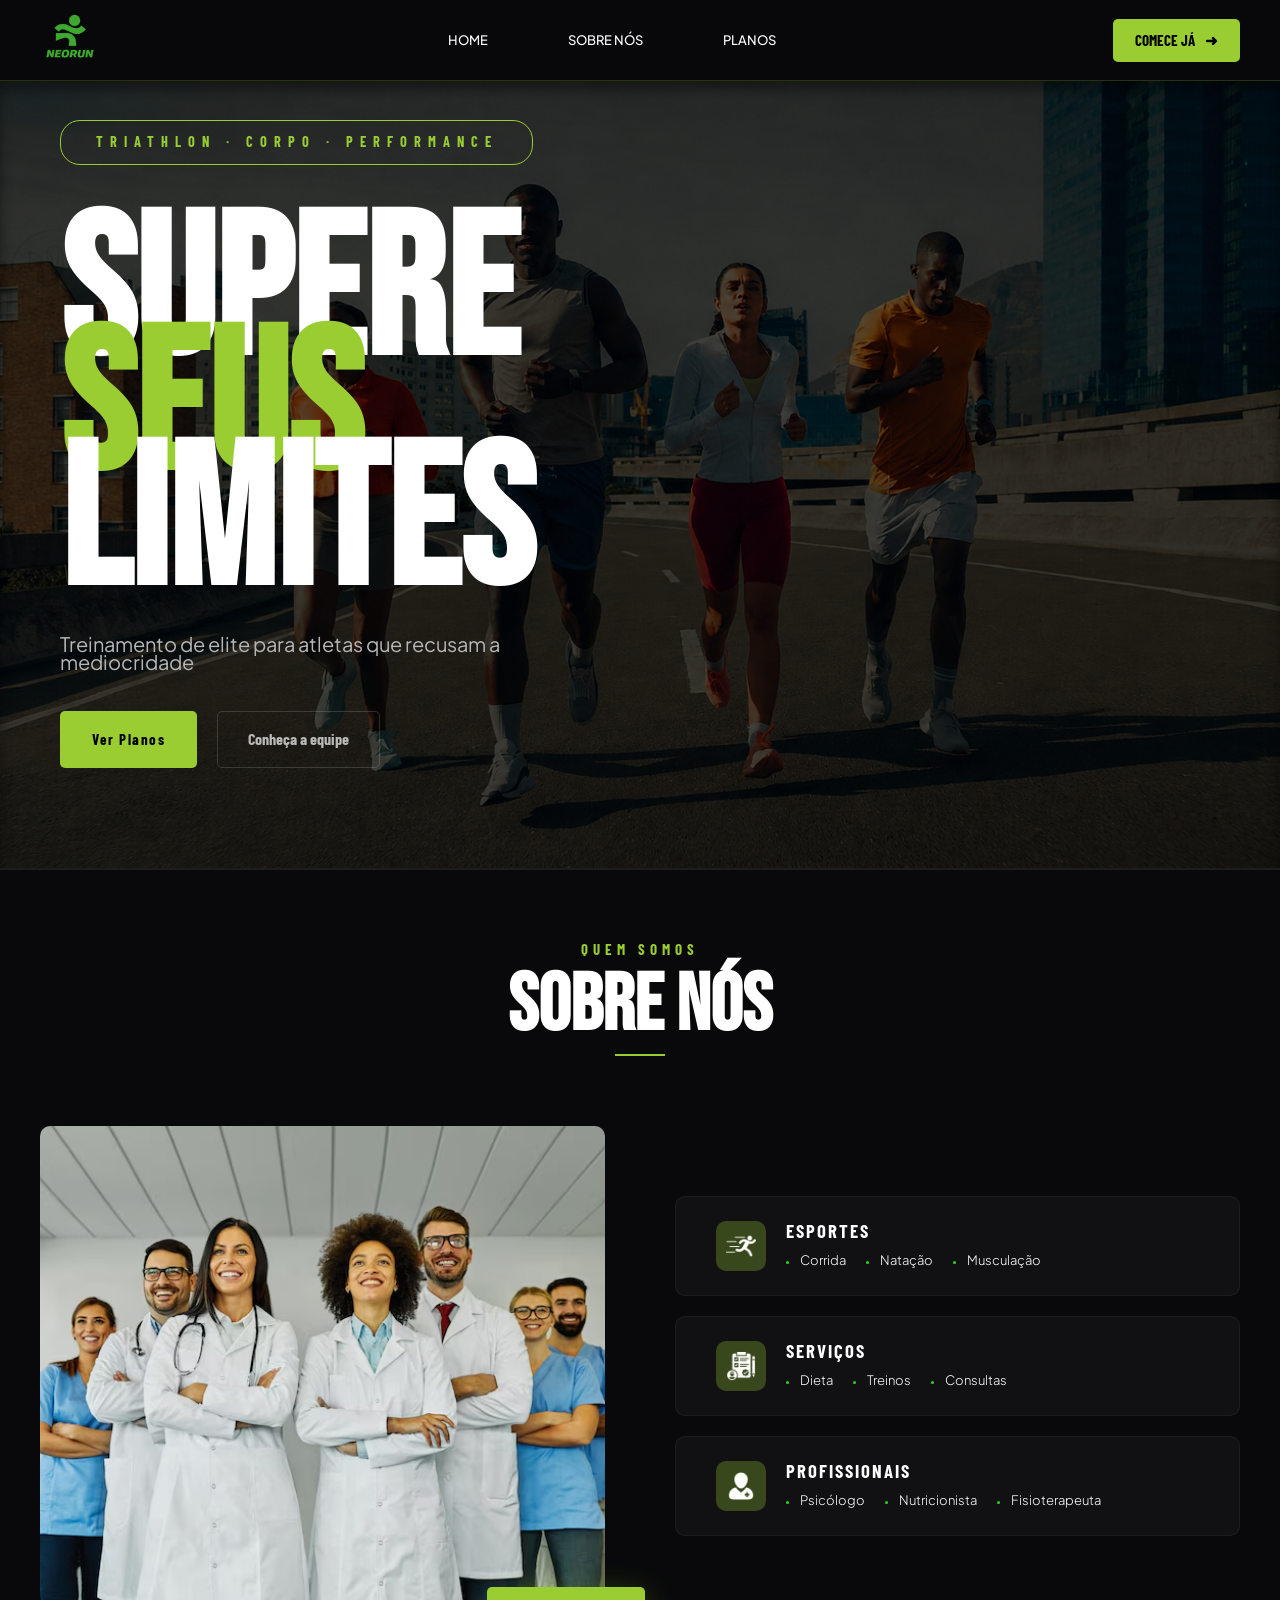
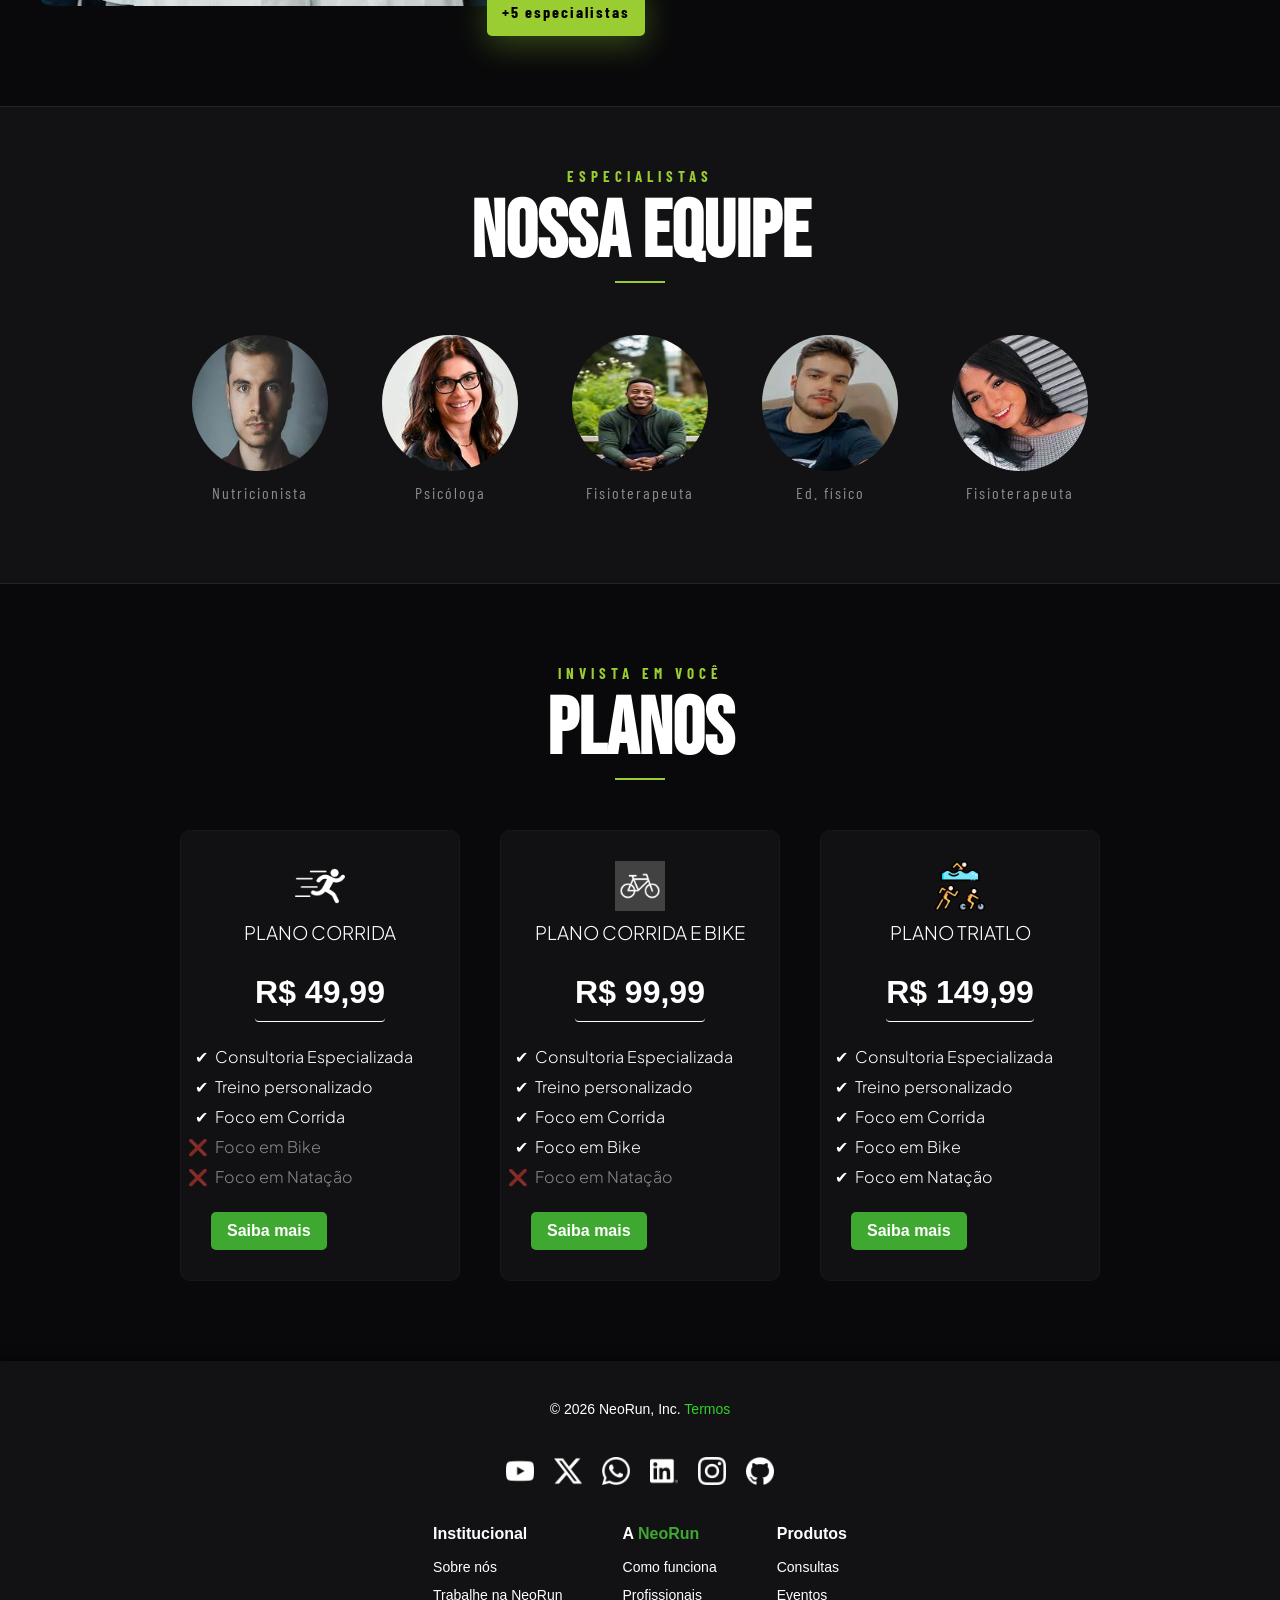
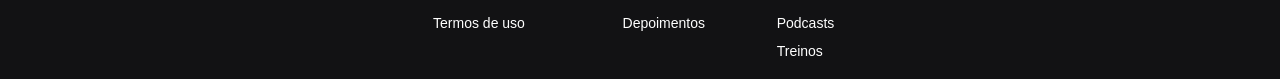
==== commit 8a83c37d: "Tamanho logo" ====
--- a/index.html
+++ b/index.html
@@ -153,8 +153,11 @@
 
         <!-- ── PLANOS ─────────────────────────────────── -->
         <section class="planos" id="areaplanos" aria-labelledby="titulo-planos">
-            <h2 id="titulo-planos" tabindex="21">PLANOS</h2>
-
+            <div class="titulos">
+                <h3>INVISTA EM VOCÊ</h3>
+                <h2 id="titulo-planos" tabindex="21">PLANOS</h2>
+                <hr>
+            </div>
             <div class="cards">
 
                 <article class="card" tabindex="22">
--- a/css/style.css
+++ b/css/style.css
@@ -85,8 +85,6 @@
 
 .logo img {
     border-radius: 50%;
-    width: 100%;
-    height: 100%;
     margin-left: 30px;
 }
 
@@ -178,6 +176,7 @@
     align-items: start;
     flex-direction: column;
     justify-content: end;
+    border-bottom: rgba(128, 128, 128, 0.171) solid 2px;
 }
 
 .hero-conteudo{
@@ -273,6 +272,7 @@
     align-items: center;
     padding: 30px 20px 20px;
     scroll-margin-top: 20px; /* compensa possível header fixo no futuro */
+    
 }
 .titulos{
     display: flex;
@@ -283,7 +283,7 @@
 .titulos h3{
     font-family: var(--fonte-condesed);
     color: var(--verde-destaque);
-    font-size: 20px;
+    font-size: 15px;
     font-weight: bold;
     letter-spacing: 5px;
 }
@@ -307,6 +307,7 @@
     width: 1200px;
     margin: auto;
     gap: 70px;
+    
 }
 
 .areas{
@@ -454,10 +455,6 @@
     scroll-margin-top: 20px;
 }
 
-.planos h2 {
-    font-size: 2.5rem;
-    margin-bottom: 50px;
-}
 
 /* Grid de cards */
 .cards {
@@ -473,11 +470,11 @@
     flex-direction: column;
     width: 280px;
     padding: 30px;
-    border: 1px solid green;
+    border: 1px solid rgba(128, 128, 128, 0.055);
     border-radius: 10px;
     color: white;
 
-    background-image: linear-gradient(var(--preto-escuro) 60%, green);
+    background-color: var(--preto-claro);
     background-size: 100% 200%;
     background-position: top;
 
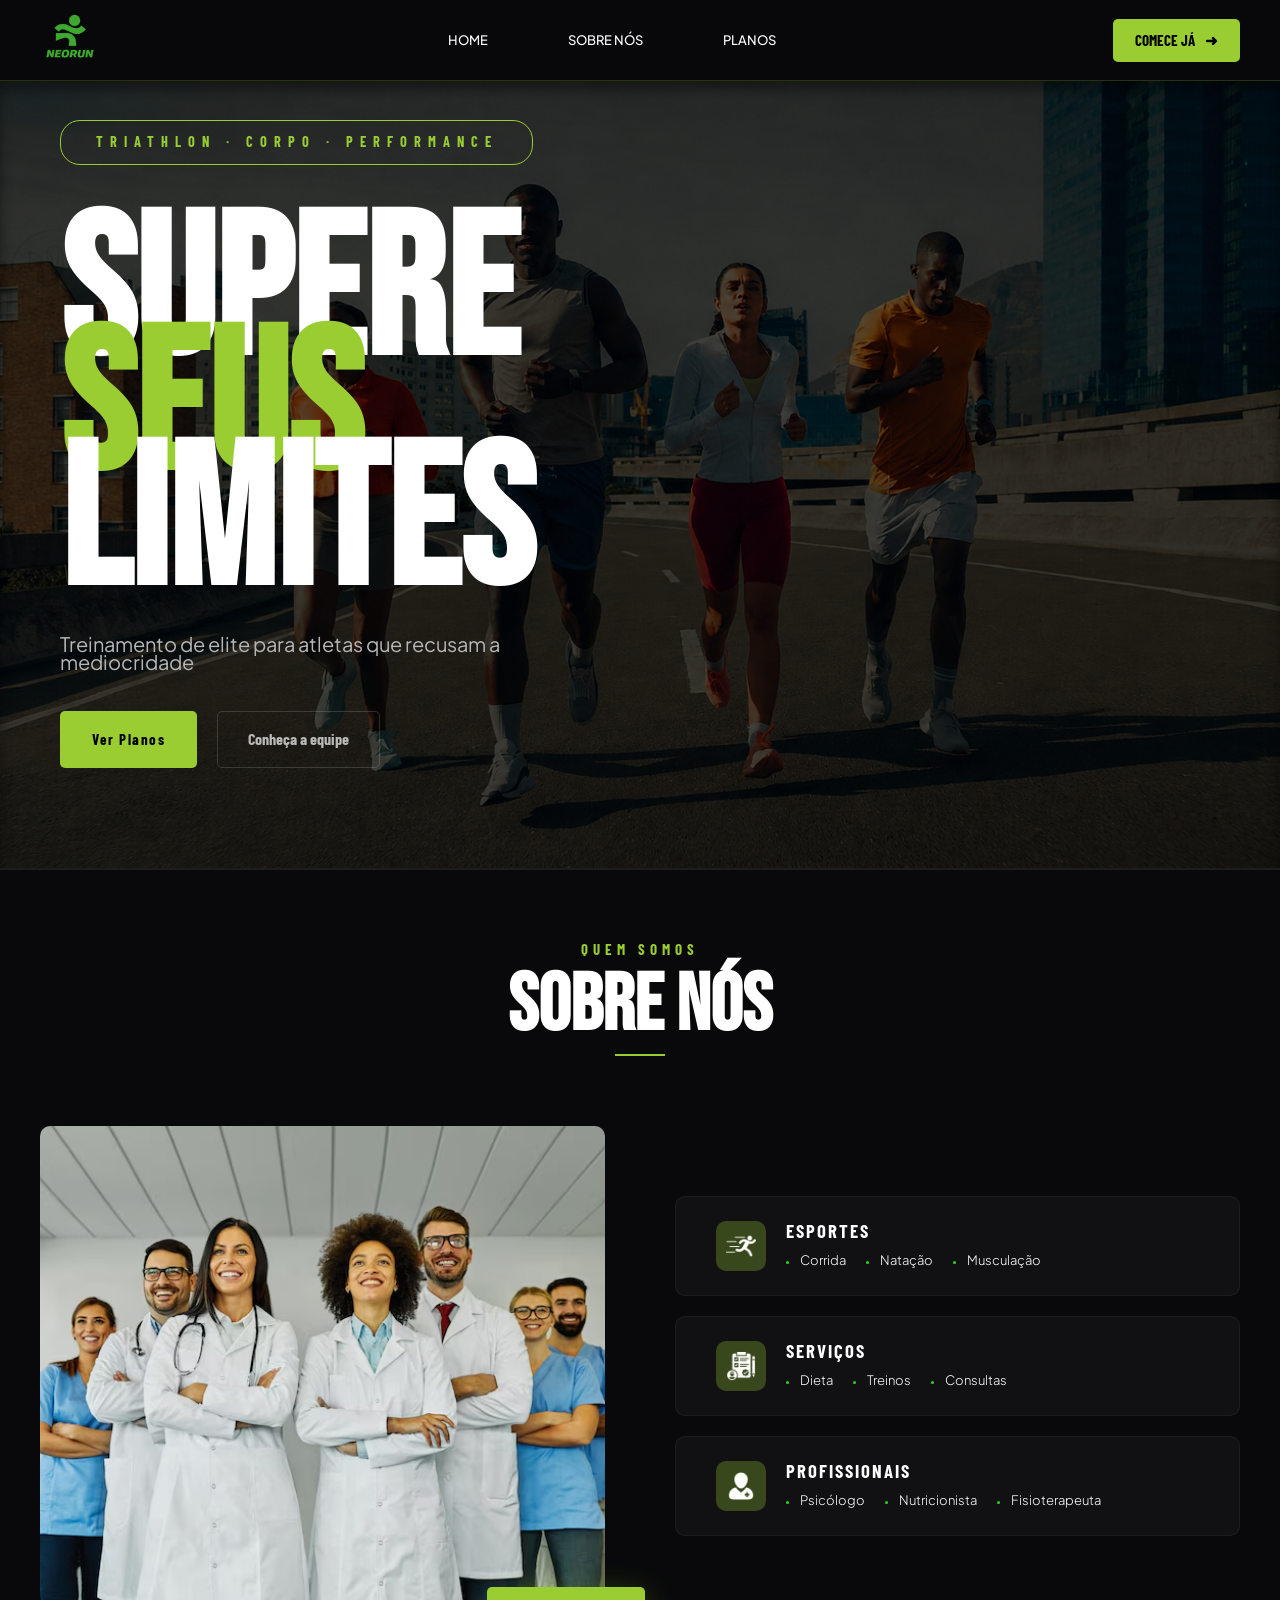
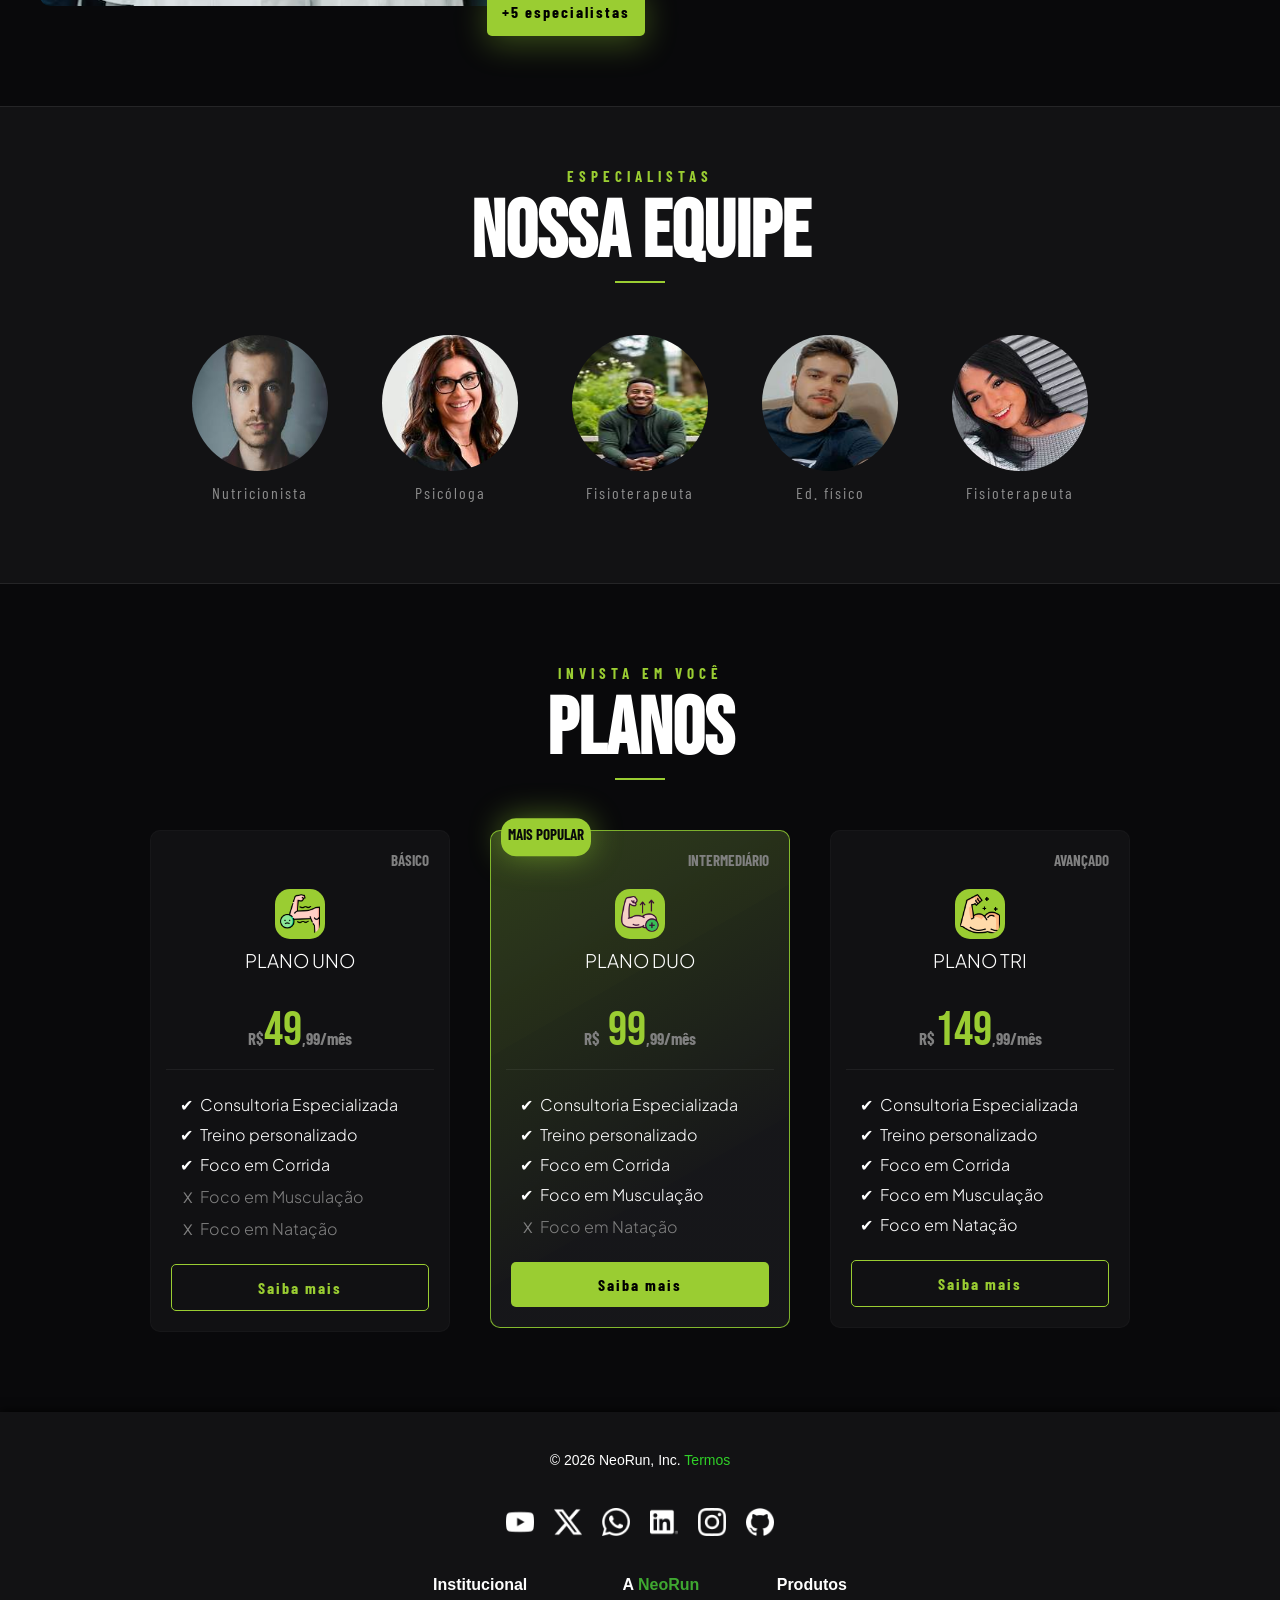
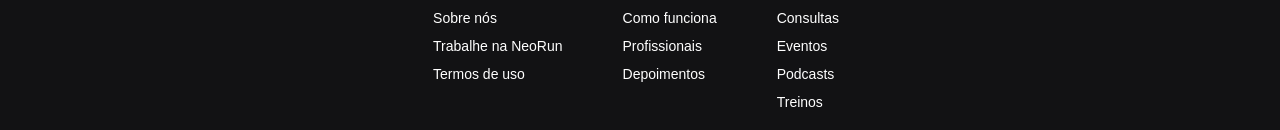
==== commit e3d88691: "Assinaturas" ====
--- a/index.html
+++ b/index.html
@@ -161,51 +161,76 @@
             <div class="cards">
 
                 <article class="card" tabindex="22">
-                    <img src="img/silhueta-do-corredor-correndo-rapido.png" alt="Ícone de corrida">
-                    <h3>PLANO CORRIDA</h3>
-                    <div class="card-preco">
-                        <h2>R$ 49,99</h2>
-                    </div>
-                    <ul>
-                        <li class="check">Consultoria Especializada</li>
-                        <li class="check">Treino personalizado</li>
-                        <li class="check">Foco em Corrida</li>
-                        <li class="bloqueio">Foco em Bike</li>
-                        <li class="bloqueio">Foco em Natação</li>
-                    </ul>
-                    <a href="cadastro.html" tabindex="23">Saiba mais</a>
+                    <div class="normal">
+                        <div class="classe">
+                            <h4>BÁSICO</h4>
+                        </div>
+                        <img src="img/weakness.png" id="verde-baixo" alt="Ícone de corrida">
+                        
+                        <h3>PLANO UNO</h3>
+                        <div class="card-preco">
+                            <h2><span>R$</span>49<span>,99/mês</span></h2>
+                        </div>
+                        <ul>
+                            <li class="check">Consultoria Especializada</li>
+                            <li class="check">Treino personalizado</li>
+                            <li class="check">Foco em Corrida</li>
+                            <li class="bloqueio">Foco em Musculação</li>
+                            <li class="bloqueio">Foco em Natação</li>
+                        </ul>
+                        <a href="cadastro.html" tabindex="23" class="butao-secundario">Saiba mais</a>
+                    </div>
                 </article>
 
                 <article class="card" tabindex="24">
-                    <img src="img/chain.png" alt="Ícone de bicicleta">
-                    <h3>PLANO CORRIDA E BIKE</h3>
-                    <div class="card-preco">
-                        <h2>R$ 99,99</h2>
-                    </div>
-                    <ul>
-                        <li class="check">Consultoria Especializada</li>
-                        <li class="check">Treino personalizado</li>
-                        <li class="check">Foco em Corrida</li>
-                        <li class="check">Foco em Bike</li>
-                        <li class="bloqueio">Foco em Natação</li>
-                    </ul>
-                    <a href="cadastro.html" tabindex="25">Saiba mais</a>
+                    <div class="pop">
+                        <div class="classe-popular">
+                            <h4 class="popular">MAIS POPULAR</h4>
+                            <h4 class="nivel">INTERMEDIÁRIO</h4>
+                        
+                        </div>
+                        
+                        <div class="conjunto-classe">
+                            <img src="img/biceps.png" id="amarelo-medio" alt="Ícone de bicicleta">
+                        
+                        </div>
+                        
+                        <h3>PLANO DUO</h3>
+                        <div class="card-preco">
+                            <h2><span>R$</span> 99<span>,99/mês</span></h2>
+                        </div>
+                        <ul>
+                            <li class="check">Consultoria Especializada</li>
+                            <li class="check">Treino personalizado</li>
+                            <li class="check">Foco em Corrida</li>
+                            <li class="check">Foco em Musculação</li>
+                            <li class="bloqueio">Foco em Natação</li>
+                        </ul>
+                        <a href="cadastro.html" tabindex="25" class="botao-primario">Saiba mais</a>
+                    </div>
                 </article>
 
                 <article class="card" tabindex="26">
-                    <img src="img/triathlon.png" alt="Ícone de natação, corrida e bicicleta">
-                    <h3>PLANO TRIATLO</h3>
-                    <div class="card-preco">
-                        <h2>R$ 149,99</h2>
-                    </div>
-                    <ul>
-                        <li class="check">Consultoria Especializada</li>
-                        <li class="check">Treino personalizado</li>
-                        <li class="check">Foco em Corrida</li>
-                        <li class="check">Foco em Bike</li>
-                        <li class="check">Foco em Natação</li>
-                    </ul>
-                    <a href="cadastro.html" tabindex="27">Saiba mais</a>
+                   
+                    <div class="normal">
+                        <div class="classe">
+                            <h4>AVANÇADO</h4>
+                        </div>
+                        <img src="img/muscle.png" id="vermelho-alto" alt="Ícone de natação, corrida e bicicleta">
+                        
+                        <h3>PLANO TRI</h3>
+                        <div class="card-preco">
+                            <h2><span>R$</span>149<span>,99/mês</span></h2>
+                        </div>
+                        <ul>
+                            <li class="check">Consultoria Especializada</li>
+                            <li class="check">Treino personalizado</li>
+                            <li class="check">Foco em Corrida</li>
+                            <li class="check">Foco em Musculação</li>
+                            <li class="check">Foco em Natação</li>
+                        </ul>
+                        <a href="cadastro.html" tabindex="27" class="butao-secundario">Saiba mais</a>
+                    </div>
                 </article>
 
             </div>
--- a/css/style.css
+++ b/css/style.css
@@ -73,7 +73,6 @@
     display: flex;
     justify-content: space-between;
     align-items: center;
-    flex-wrap: wrap;
     height: 100%;
 }
 
@@ -290,6 +289,7 @@
 .titulos h2 {
     font-size: 5rem;
     font-family: var(--fonte-bebas);
+    
 }
 
 .titulos hr{
@@ -465,32 +465,82 @@
 }
 
 /* Card individual */
-.card {
-    display: flex;
-    flex-direction: column;
-    width: 280px;
-    padding: 30px;
+.card .normal,.pop{
+    display: flex;
+    flex-direction: column;
+    justify-content: center;
+    width: 300px;
+    
     border: 1px solid rgba(128, 128, 128, 0.055);
     border-radius: 10px;
     color: white;
 
     background-color: var(--preto-claro);
-    background-size: 100% 200%;
-    background-position: top;
-
-    transition: background-position 0.5s ease-in-out, transform 0.5s ease;
-}
-
-.card:hover {
-    background-position: bottom;
-    transform: scale(1.05);
-}
-
-.card > img {
+    transition: border-color 0.5s ease-in-out, transform 0.5s ease;
+}
+.card .pop{
+    border: rgba(162, 230, 53, 0.747) solid 1px;
+    background-image: linear-gradient(150deg, rgba(162, 230, 53, 0.212) , var(--preto-claro) 400px);
+}
+.card .normal:hover {
+    border-color: rgba(163, 230, 53, 0.25);
+    transform: translateY(-8px);
+}
+.card .pop:hover {
+    
+    transform: translateY(-8px);
+}
+
+.card  img {
     height: 50px;
+
     margin: 0 auto 10px;
-}
-
+    background-color: var(--verde-destaque);
+    border-radius: 30%;
+    padding: 5px;
+}
+
+.classe-popular .popular{
+    color: #09090b;
+    background-color: var(--verde-destaque);
+    padding: 7px;
+
+    border-radius: 15px;
+    box-shadow: 0 0px 32px rgba(162, 230, 53, 0.438);
+    transform: translate(0%, -60%);
+}
+.classe-popular{
+    display: flex;
+    justify-content: space-between;
+    font-family: var(--fonte-condesed);
+    padding: 10px;
+    font-size: 15px;
+}
+.classe-popular .nivel{
+    padding: 10px;
+    color: gray;
+}
+.conjunto-classe{
+    display: flex;
+    justify-content: space-between;
+    align-items: center;
+}
+.conjunto-classe h4{
+    color: rgb(141, 141, 141);
+    
+    font-size: 15px;
+    font-family: var(--fonte-condesed);
+    font-weight: normal;
+}
+
+.classe{
+    display: flex;
+    justify-content: end;
+    color: gray;
+    padding: 20px;
+    font-family: var(--fonte-condesed);
+    font-size: 15px;
+}
 .card h3 {
     margin-bottom: 10px;
     font-family: var(--fonte-plus);
@@ -504,11 +554,20 @@
     margin: 20px 0 10px;
 }
 
-.card-preco h2 {
-    font-size: 2rem;
+.card-preco > h2 {
+    font-size: 3rem;
+    font-family: var(--fonte-bebas);
+    font-weight: lighter;
     padding-bottom: 10px;
-    border-bottom: 1px solid white;
-    border-radius: 4px;
+    color: var(--verde-destaque);
+    border-bottom: 1px solid rgba(255,255,255,0.06);
+    width: 90%;
+}
+.card-preco span{
+    font-family: var(--fonte-condesed);
+    font-weight: bold;
+    font-size: 17px;
+    color: gray;
 }
 
 /* Lista de itens do plano */
@@ -522,36 +581,58 @@
     font-weight: 300;
     line-height: 30px;
     padding-left: 4px;
+    margin-left: 15%;
 }
 
 .card ul .check {
     list-style-type: "✔ ";
 }
-
-.card ul .bloqueio {
-    list-style-type: "❌ ";
-    opacity: 0.5;
+.card .bloqueio{
+    color: gray;
+
+}
+.card .bloqueio::marker {
+    content: ' x ';
+    font-size: 20px;
+    
 }
 
 /* Botão do card */
-.card a {
+.card .botao-primario {
     display: inline-block;
-    align-self: flex-start;
-    margin-top: 20px;
-    padding: 10px 16px;
-    color: white;
-    font-weight: bold;
-    background-color: var(--verde-primario);
+    margin: 20px;
+    padding: 13px;
+    color: black;
+    font-weight: bold;
+    font-family: var(--fonte-condesed);
+    background-color: var(--verde-destaque);
     border-radius: 5px;
+    letter-spacing: 2px;
+    text-align: center;
     transition: background-color 0.3s ease, color 0.3s ease;
 }
 
-.card a:hover {
-    background-color: white;
-    color: var(--verde-primario);
-    
-}
-
+
+.card .butao-secundario{
+    background-color: transparent;
+    display: inline-block;
+    margin: 20px;
+    padding: 13px;
+    color: var(--verde-destaque);
+    font-weight: bold;
+    font-family: var(--fonte-condesed);
+    background-color: transparent;
+    border: var(--verde-destaque) solid 1px; 
+    border-radius: 5px;
+    letter-spacing: 2px;
+    text-align: center;
+    transition: background-color 0.3s ease, color 0.3s ease;
+}
+.card .butao-secundario:hover {
+    background-color: var(--verde-destaque) ;
+    color:black;
+    
+}
 /* ─────────────────────────────────────────────────────
    RODAPÉ
 ───────────────────────────────────────────────────── */
